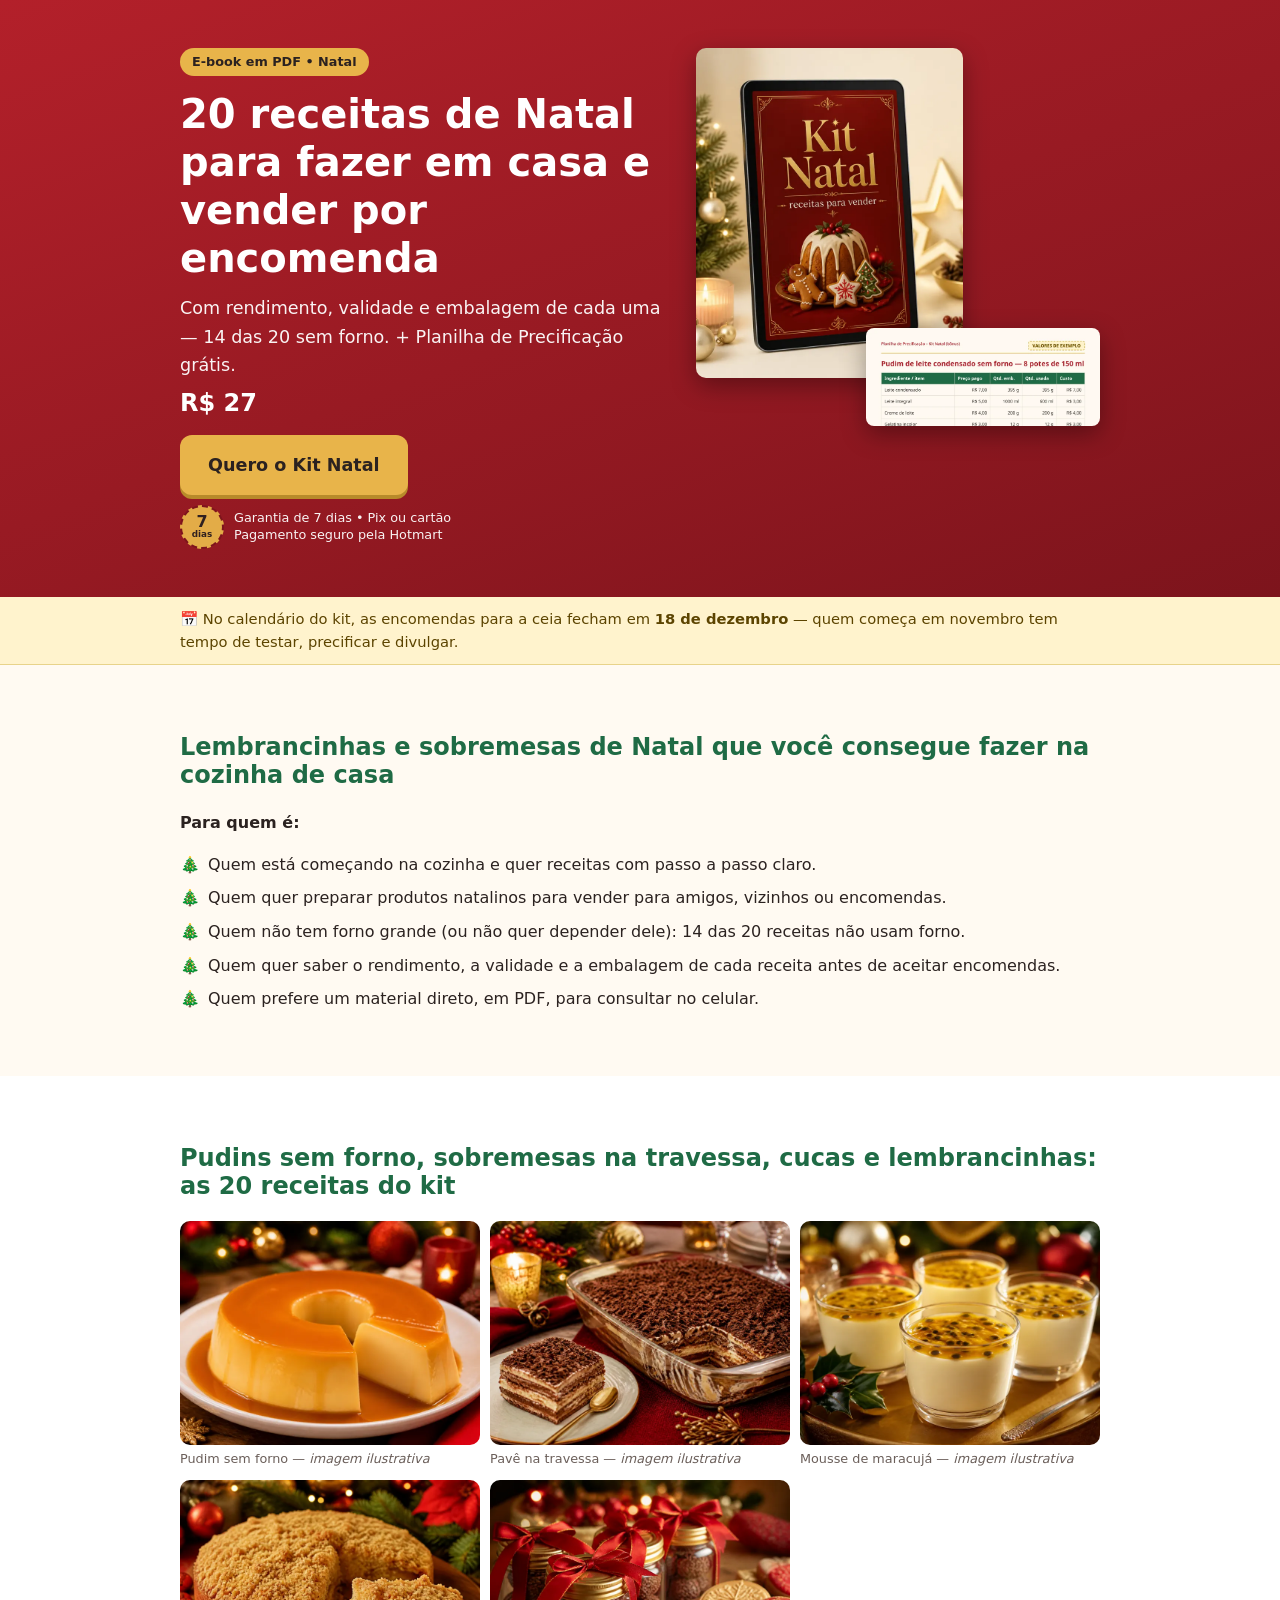
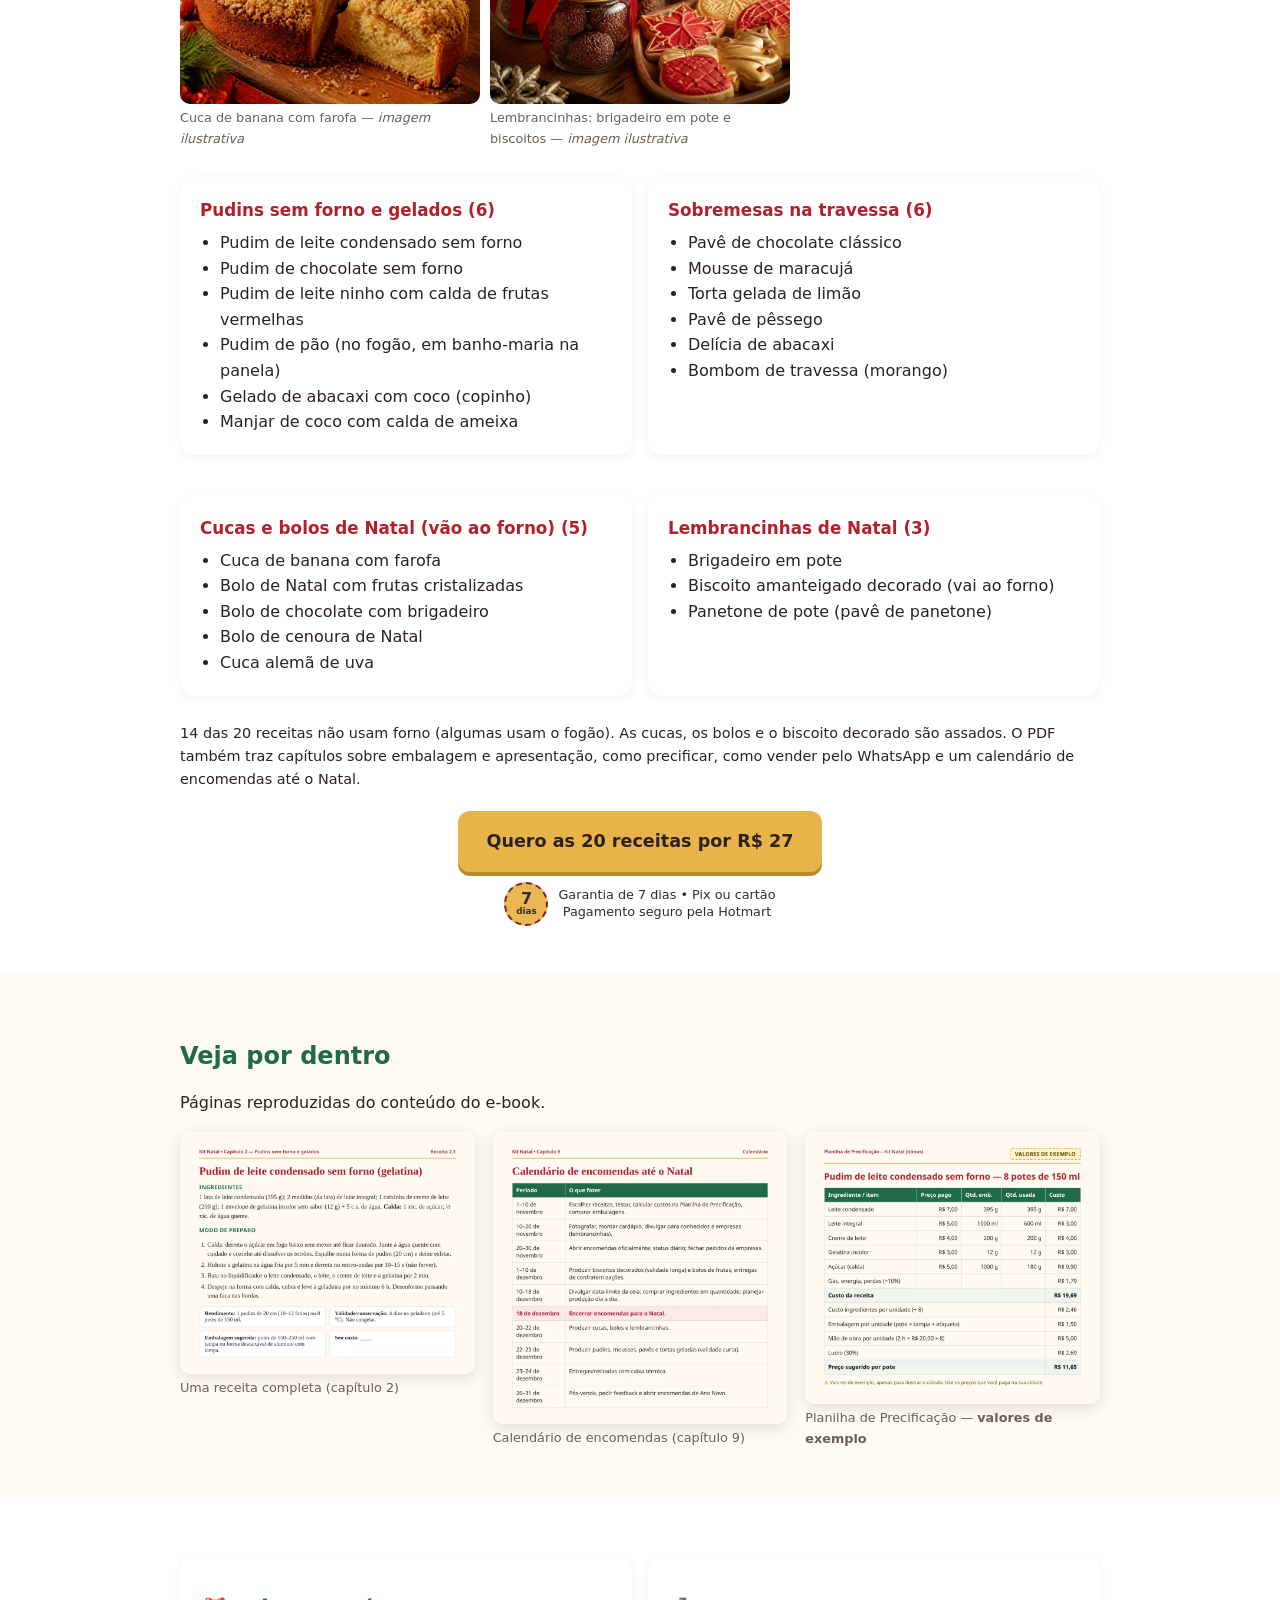
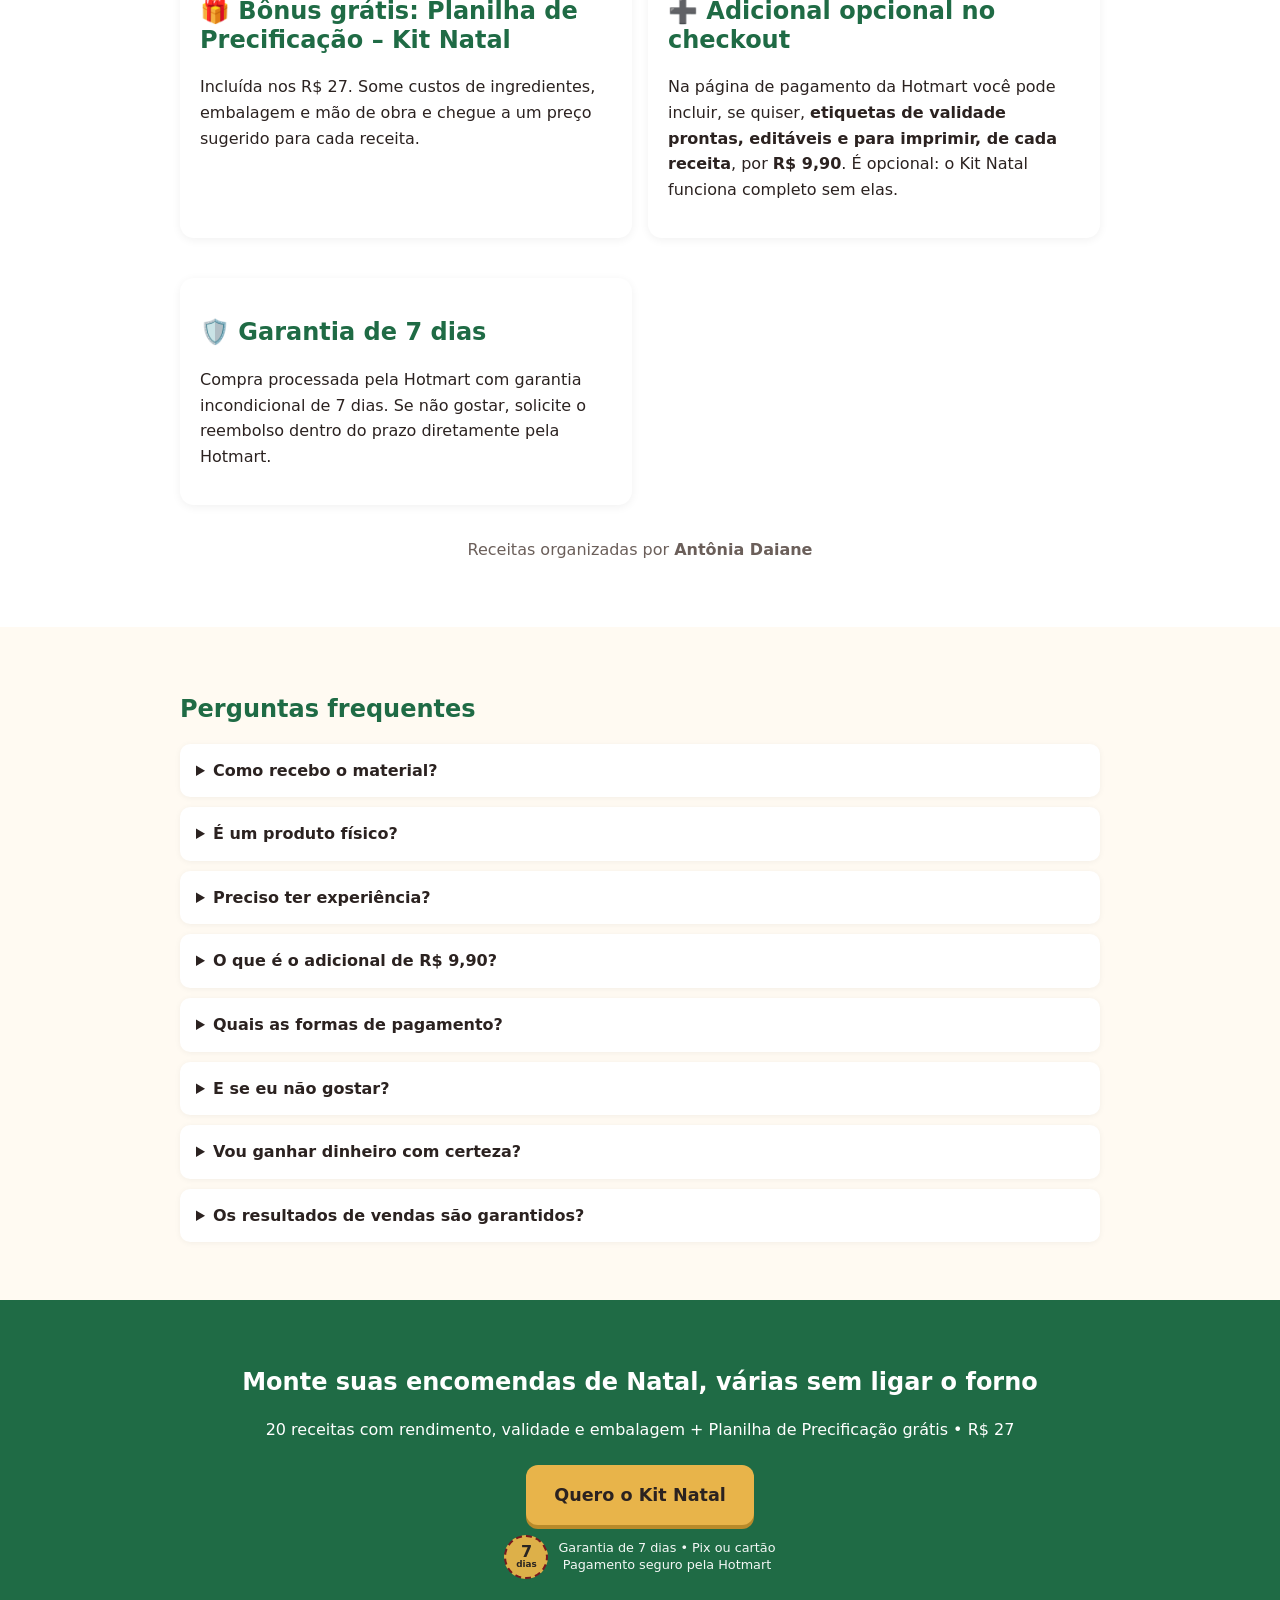
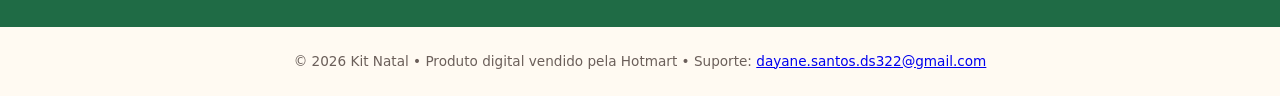
==== index.html @ 5bb68561 "Kit Natal v2: imagens, amostras, garantia, urgência 18/12" ====
<!doctype html><html lang="pt-BR"><head><meta charset="utf-8"><meta name="viewport" content="width=device-width,initial-scale=1">
<title>Kit Natal: 20 receitas de Natal para fazer em casa e vender por encomenda</title><meta name="description" content="Receitas de Natal para iniciantes, com rendimento, validade e embalagem de cada uma. Várias sem forno. E-book em PDF por R$ 27.">
<link rel="stylesheet" href="styles.css?v=2">
<!-- Meta Pixel Kit Natal -->
<script>
!function(f,b,e,v,n,t,s){if(f.fbq)return;n=f.fbq=function(){n.callMethod?n.callMethod.apply(n,arguments):n.queue.push(arguments)};if(!f._fbq)f._fbq=n;n.push=n;n.loaded=!0;n.version="2.0";n.queue=[];t=b.createElement(e);t.async=!0;t.src=v;s=b.getElementsByTagName(e)[0];s.parentNode.insertBefore(t,s)}(window,document,"script","https://connect.facebook.net/en_US/fbevents.js");
fbq("set","autoConfig",false,"990620340077173");
fbq("init","990620340077173");
fbq("track","PageView");
fbq("track","ViewContent",{content_name:"Kit Natal: receitas para vender"});
</script>
<noscript><img height="1" width="1" style="display:none" src="https://www.facebook.com/tr?id=990620340077173&ev=PageView&noscript=1"/></noscript>
<script>
// ===== ÚNICO LUGAR PARA TROCAR O LINK DE CHECKOUT =====
var HOTMART_CHECKOUT_URL = "https://pay.hotmart.com/L108181654E";
document.addEventListener("DOMContentLoaded",function(){
  document.querySelectorAll("a.cta").forEach(function(a){
    a.href = HOTMART_CHECKOUT_URL;
    a.addEventListener("click",function(){ if(window.fbq) fbq("track","InitiateCheckout"); });
  });
});
</script>
</head><body>
<header class="hero"><div class="wrap herogrid">
<div class="herotxt"><span class="tag">E-book em PDF • Natal</span>
<h1>20 receitas de Natal para fazer em casa e vender por encomenda</h1>
<p class="sub">Com rendimento, validade e embalagem de cada uma — 14 das 20 sem forno. + Planilha de Precificação grátis.</p>
<div class="price">R$ 27</div>
<div class="ctabox"><a class="btn cta" href="https://pay.hotmart.com/L108181654E">Quero o Kit Natal</a><div class="seal"><span class="sealbadge">7<small>dias</small></span><span>Garantia de 7 dias • Pix ou cartão<br>Pagamento seguro pela Hotmart</span></div></div></div>
<div class="heroimg"><img src="img/cover.webp" alt="Mockup do e-book Kit Natal: receitas para vender" width="720" height="892" class="cover"><img src="img/hero-planilha.webp" alt="Planilha de Precificação com valores de exemplo" class="sheet"></div>
</div></header>
<div class="urg"><div class="wrap">📅 No calendário do kit, as encomendas para a ceia fecham em <strong>18 de dezembro</strong> — quem começa em novembro tem tempo de testar, precificar e divulgar.</div></div>
<main>
<section><div class="wrap"><h2>Lembrancinhas e sobremesas de Natal que você consegue fazer na cozinha de casa</h2><p><strong>Para quem é:</strong></p>
<ul class="check"><li>Quem está começando na cozinha e quer receitas com passo a passo claro.</li><li>Quem quer preparar produtos natalinos para vender para amigos, vizinhos ou encomendas.</li><li>Quem não tem forno grande (ou não quer depender dele): 14 das 20 receitas não usam forno.</li><li>Quem quer saber o rendimento, a validade e a embalagem de cada receita antes de aceitar encomendas.</li><li>Quem prefere um material direto, em PDF, para consultar no celular.</li></ul></div></section>
<section class="alt"><div class="wrap"><h2>Pudins sem forno, sobremesas na travessa, cucas e lembrancinhas: as 20 receitas do kit</h2>
<div class="gallery"><figure><img src="img/pudim.webp" alt="Pudim sem forno (imagem ilustrativa)" loading="lazy" width="800" height="598"><figcaption>Pudim sem forno — <em>imagem ilustrativa</em></figcaption></figure><figure><img src="img/pave.webp" alt="Pavê na travessa (imagem ilustrativa)" loading="lazy" width="800" height="598"><figcaption>Pavê na travessa — <em>imagem ilustrativa</em></figcaption></figure><figure><img src="img/mousse.webp" alt="Mousse de maracujá (imagem ilustrativa)" loading="lazy" width="800" height="598"><figcaption>Mousse de maracujá — <em>imagem ilustrativa</em></figcaption></figure><figure><img src="img/cuca.webp" alt="Cuca de banana com farofa (imagem ilustrativa)" loading="lazy" width="800" height="598"><figcaption>Cuca de banana com farofa — <em>imagem ilustrativa</em></figcaption></figure><figure><img src="img/lembrancinhas.webp" alt="Lembrancinhas: brigadeiro em pote e biscoitos (imagem ilustrativa)" loading="lazy" width="800" height="598"><figcaption>Lembrancinhas: brigadeiro em pote e biscoitos — <em>imagem ilustrativa</em></figcaption></figure></div>
<div class="grid"><div class="card"><h3>Pudins sem forno e gelados (6)</h3><ul><li>Pudim de leite condensado sem forno</li><li>Pudim de chocolate sem forno</li><li>Pudim de leite ninho com calda de frutas vermelhas</li><li>Pudim de pão (no fogão, em banho-maria na panela)</li><li>Gelado de abacaxi com coco (copinho)</li><li>Manjar de coco com calda de ameixa</li></ul></div><div class="card"><h3>Sobremesas na travessa (6)</h3><ul><li>Pavê de chocolate clássico</li><li>Mousse de maracujá</li><li>Torta gelada de limão</li><li>Pavê de pêssego</li><li>Delícia de abacaxi</li><li>Bombom de travessa (morango)</li></ul></div><div class="card"><h3>Cucas e bolos de Natal (vão ao forno) (5)</h3><ul><li>Cuca de banana com farofa</li><li>Bolo de Natal com frutas cristalizadas</li><li>Bolo de chocolate com brigadeiro</li><li>Bolo de cenoura de Natal</li><li>Cuca alemã de uva</li></ul></div><div class="card"><h3>Lembrancinhas de Natal (3)</h3><ul><li>Brigadeiro em pote</li><li>Biscoito amanteigado decorado (vai ao forno)</li><li>Panetone de pote (pavê de panetone)</li></ul></div></div>

<p style="font-size:.9rem">14 das 20 receitas não usam forno (algumas usam o fogão). As cucas, os bolos e o biscoito decorado são assados. O PDF também traz capítulos sobre embalagem e apresentação, como precificar, como vender pelo WhatsApp e um calendário de encomendas até o Natal.</p>
<div class="center"><div class="ctabox"><a class="btn cta" href="https://pay.hotmart.com/L108181654E">Quero as 20 receitas por R$ 27</a><div class="seal"><span class="sealbadge">7<small>dias</small></span><span>Garantia de 7 dias • Pix ou cartão<br>Pagamento seguro pela Hotmart</span></div></div></div></div></section>
<section><div class="wrap"><h2>Veja por dentro</h2><p>Páginas reproduzidas do conteúdo do e-book.</p>
<div class="samples"><figure><img src="img/amostra-receita.webp" alt="Página de receita: pudim de leite condensado sem forno" loading="lazy"><figcaption>Uma receita completa (capítulo 2)</figcaption></figure>
<figure><img src="img/amostra-calendario.webp" alt="Calendário de encomendas até o Natal" loading="lazy"><figcaption>Calendário de encomendas (capítulo 9)</figcaption></figure>
<figure><img src="img/amostra-planilha.webp" alt="Planilha de Precificação preenchida com valores de exemplo" loading="lazy"><figcaption>Planilha de Precificação — <strong>valores de exemplo</strong></figcaption></figure></div></div></section>
<section class="alt"><div class="wrap"><div class="grid">
<div class="card"><h2>🎁 Bônus grátis: Planilha de Precificação – Kit Natal</h2><p>Incluída nos R$ 27. Some custos de ingredientes, embalagem e mão de obra e chegue a um preço sugerido para cada receita.</p></div>
<div class="card"><h2>➕ Adicional opcional no checkout</h2><p>Na página de pagamento da Hotmart você pode incluir, se quiser, <strong>etiquetas de validade prontas, editáveis e para imprimir, de cada receita</strong>, por <strong>R$ 9,90</strong>. É opcional: o Kit Natal funciona completo sem elas.</p></div>
<div class="card"><h2>🛡️ Garantia de 7 dias</h2><p>Compra processada pela Hotmart com garantia incondicional de 7 dias. Se não gostar, solicite o reembolso dentro do prazo diretamente pela Hotmart.</p></div>
</div><p class="author">Receitas organizadas por <strong>Antônia Daiane</strong></p></div></section>
<section><div class="wrap"><h2>Perguntas frequentes</h2>
<details><summary>Como recebo o material?</summary><p>Após a confirmação do pagamento, a Hotmart envia o acesso para o seu e-mail.</p></details>
<details><summary>É um produto físico?</summary><p>Não. É um e-book em PDF, para ler no celular, tablet ou computador, ou imprimir.</p></details>
<details><summary>Preciso ter experiência?</summary><p>Não. As receitas foram selecionadas pensando em iniciantes.</p></details>
<details><summary>O que é o adicional de R$ 9,90?</summary><p>São etiquetas de validade prontas, editáveis e para imprimir, de cada receita. Elas aparecem como opção no checkout e só são cobradas se você marcar.</p></details>
<details><summary>Quais as formas de pagamento?</summary><p>As opções disponíveis no checkout da Hotmart (como cartão, Pix e boleto, conforme disponibilidade).</p></details>
<details><summary>E se eu não gostar?</summary><p>Você tem 7 dias de garantia para pedir reembolso pela Hotmart.</p></details>
<details><summary>Vou ganhar dinheiro com certeza?</summary><p>Não prometemos ganhos. O kit traz receitas e uma ferramenta de precificação; os resultados dependem de você e do seu mercado.</p></details>
<details><summary>Os resultados de vendas são garantidos?</summary><p>Não. Este material é educativo. Resultados de vendas dependem de muitos fatores e não são garantidos.</p></details>
</div></section>
<section class="final"><div class="wrap"><h2>Monte suas encomendas de Natal, várias sem ligar o forno</h2>
<p>20 receitas com rendimento, validade e embalagem + Planilha de Precificação grátis • R$ 27</p><div class="ctabox"><a class="btn cta" href="https://pay.hotmart.com/L108181654E">Quero o Kit Natal</a><div class="seal"><span class="sealbadge">7<small>dias</small></span><span>Garantia de 7 dias • Pix ou cartão<br>Pagamento seguro pela Hotmart</span></div></div></div></section>
</main><footer>© 2026 Kit Natal • Produto digital vendido pela Hotmart • Suporte: <a href="mailto:dayane.santos.ds322@gmail.com">dayane.santos.ds322@gmail.com</a></footer></body></html>
---- styles.css ----
:root{--red:#b3202a;--green:#1f6b45;--gold:#e8b44a;--cream:#fffaf2;--ink:#2b2220}
*{box-sizing:border-box}body{margin:0;font-family:system-ui,-apple-system,"Segoe UI",Roboto,sans-serif;color:var(--ink);background:var(--cream);line-height:1.6}
.wrap{max-width:960px;margin:0 auto;padding:0 20px}section{padding:48px 0}
h1,h2{line-height:1.2}h1{font-size:2rem;margin:.3em 0}h2{font-size:1.5rem;color:var(--green)}
.hero{background:linear-gradient(160deg,var(--red),#7d141c);color:#fff;text-align:center;padding:56px 0}
.hero p{font-size:1.1rem;opacity:.95}.tag{display:inline-block;background:var(--gold);color:var(--ink);border-radius:999px;padding:4px 12px;font-size:.8rem;font-weight:700}
.prov{display:inline-block;background:#fff3cd;color:#7a5a00;border:1px dashed #c9a227;border-radius:6px;padding:2px 8px;font-size:.75rem;font-weight:600;margin:4px 0}
.btn{display:inline-block;background:var(--gold);color:var(--ink);font-weight:800;text-decoration:none;padding:16px 28px;border-radius:12px;font-size:1.1rem;box-shadow:0 4px 0 #b88a2a;margin-top:12px}
.btn:active{transform:translateY(2px);box-shadow:0 2px 0 #b88a2a}.price{font-size:1.6rem;font-weight:800;margin-top:16px}
.card{background:#fff;border-radius:14px;padding:20px;box-shadow:0 2px 10px rgba(0,0,0,.06);margin:12px 0}
ul.check{list-style:none;padding:0}ul.check li{padding-left:28px;position:relative;margin:8px 0}ul.check li:before{content:"🎄";position:absolute;left:0}
ol.recipes{columns:1;padding-left:22px}.alt{background:#fff}
details{background:#fff;border-radius:10px;padding:14px 16px;margin:10px 0;box-shadow:0 1px 6px rgba(0,0,0,.05)}summary{font-weight:700;cursor:pointer}
.final{background:var(--green);color:#fff;text-align:center}.final h2{color:#fff}footer{text-align:center;font-size:.85rem;padding:24px;color:#6b5f5a}
@media(min-width:720px){h1{font-size:2.8rem}ol.recipes{columns:2}.grid{display:grid;grid-template-columns:1fr 1fr;gap:16px}}
.card h3{margin:0 0 6px;color:var(--red);font-size:1.05rem}.card ul{margin:0;padding-left:20px}
/* v2 */
.hero{padding:20px 0 24px}.herogrid{display:grid;grid-template-columns:1fr 130px;gap:12px;align-items:center;text-align:left}
.hero h1{font-size:1.35rem;margin:.3em 0}.hero .sub{font-size:.95rem;margin:.3em 0}.hero .price{margin-top:4px;font-size:1.5rem}
.heroimg{position:relative}.heroimg .cover{width:100%;height:auto;border-radius:10px;box-shadow:0 8px 24px rgba(0,0,0,.35)}
.heroimg .sheet{display:none}
.herotxt{grid-column:1/-1;grid-row:1}.herotxt .tag{margin-bottom:2px}
.herogrid>.heroimg{grid-column:2;grid-row:1;align-self:start;margin-top:30px}
.hero h1{margin-right:140px}.hero .sub{margin-right:140px}
.ctabox{margin-top:6px}.ctabox .btn{margin-top:6px}
.seal{display:flex;gap:10px;align-items:center;justify-content:inherit;font-size:.8rem;line-height:1.3;margin-top:10px;opacity:.95}
.sealbadge{flex:none;width:44px;height:44px;border-radius:50%;background:var(--gold);color:var(--ink);border:2px dashed #7d141c;display:flex;flex-direction:column;align-items:center;justify-content:center;font-weight:900;font-size:1rem;line-height:1}
.sealbadge small{font-size:.55rem;font-weight:700}
.urg{background:#fff3cd;color:#5c4400;font-size:.92rem;padding:10px 0;border-bottom:1px solid #e8d38a}
.gallery{display:grid;grid-template-columns:1fr 1fr;gap:10px;margin:16px 0}
figure{margin:0}figure img{width:100%;height:auto;border-radius:10px;display:block}figcaption{font-size:.8rem;color:#6b5f5a;margin-top:4px}
.samples{display:grid;gap:18px}.samples img{box-shadow:0 4px 16px rgba(0,0,0,.12)}
.center{text-align:center}.center .seal,.final .seal{justify-content:center}
.author{text-align:center;color:#6b5f5a;margin-top:20px}
@media(min-width:720px){
.hero{padding:48px 0}.herogrid{grid-template-columns:1.2fr 1fr;gap:32px}
.hero h1{font-size:2.5rem;margin-right:0}.hero .sub{font-size:1.1rem;margin-right:0}
.herotxt{grid-column:1}.herogrid>.heroimg{grid-column:2;margin-top:0}
.heroimg .cover{width:72%}.heroimg .sheet{display:block;position:absolute;right:0;bottom:-10px;width:62%;border-radius:8px;box-shadow:0 8px 24px rgba(0,0,0,.35)}
.gallery{grid-template-columns:repeat(3,1fr)}.samples{grid-template-columns:repeat(3,1fr);align-items:start}}
@media(min-width:720px){.heroimg{padding-bottom:40px}.heroimg .cover{width:66%}.heroimg .sheet{width:58%;bottom:0;top:auto}}
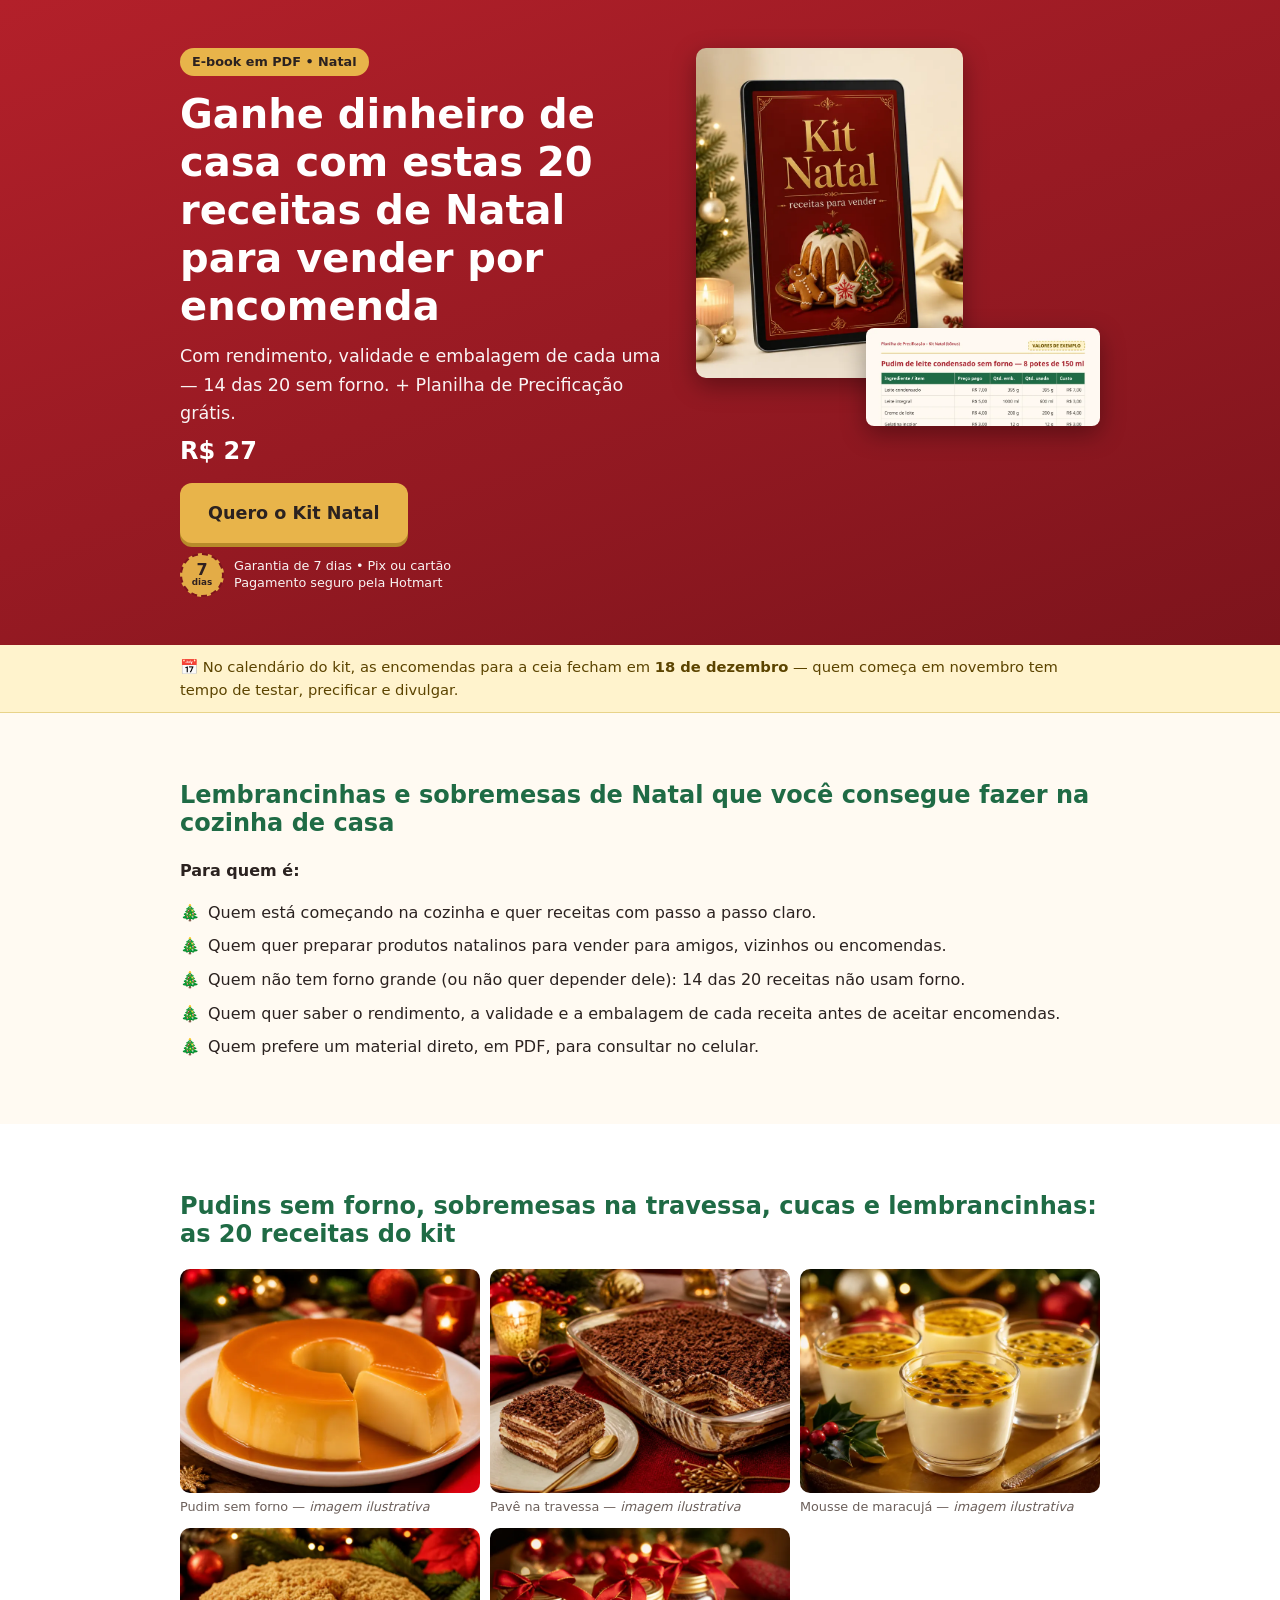
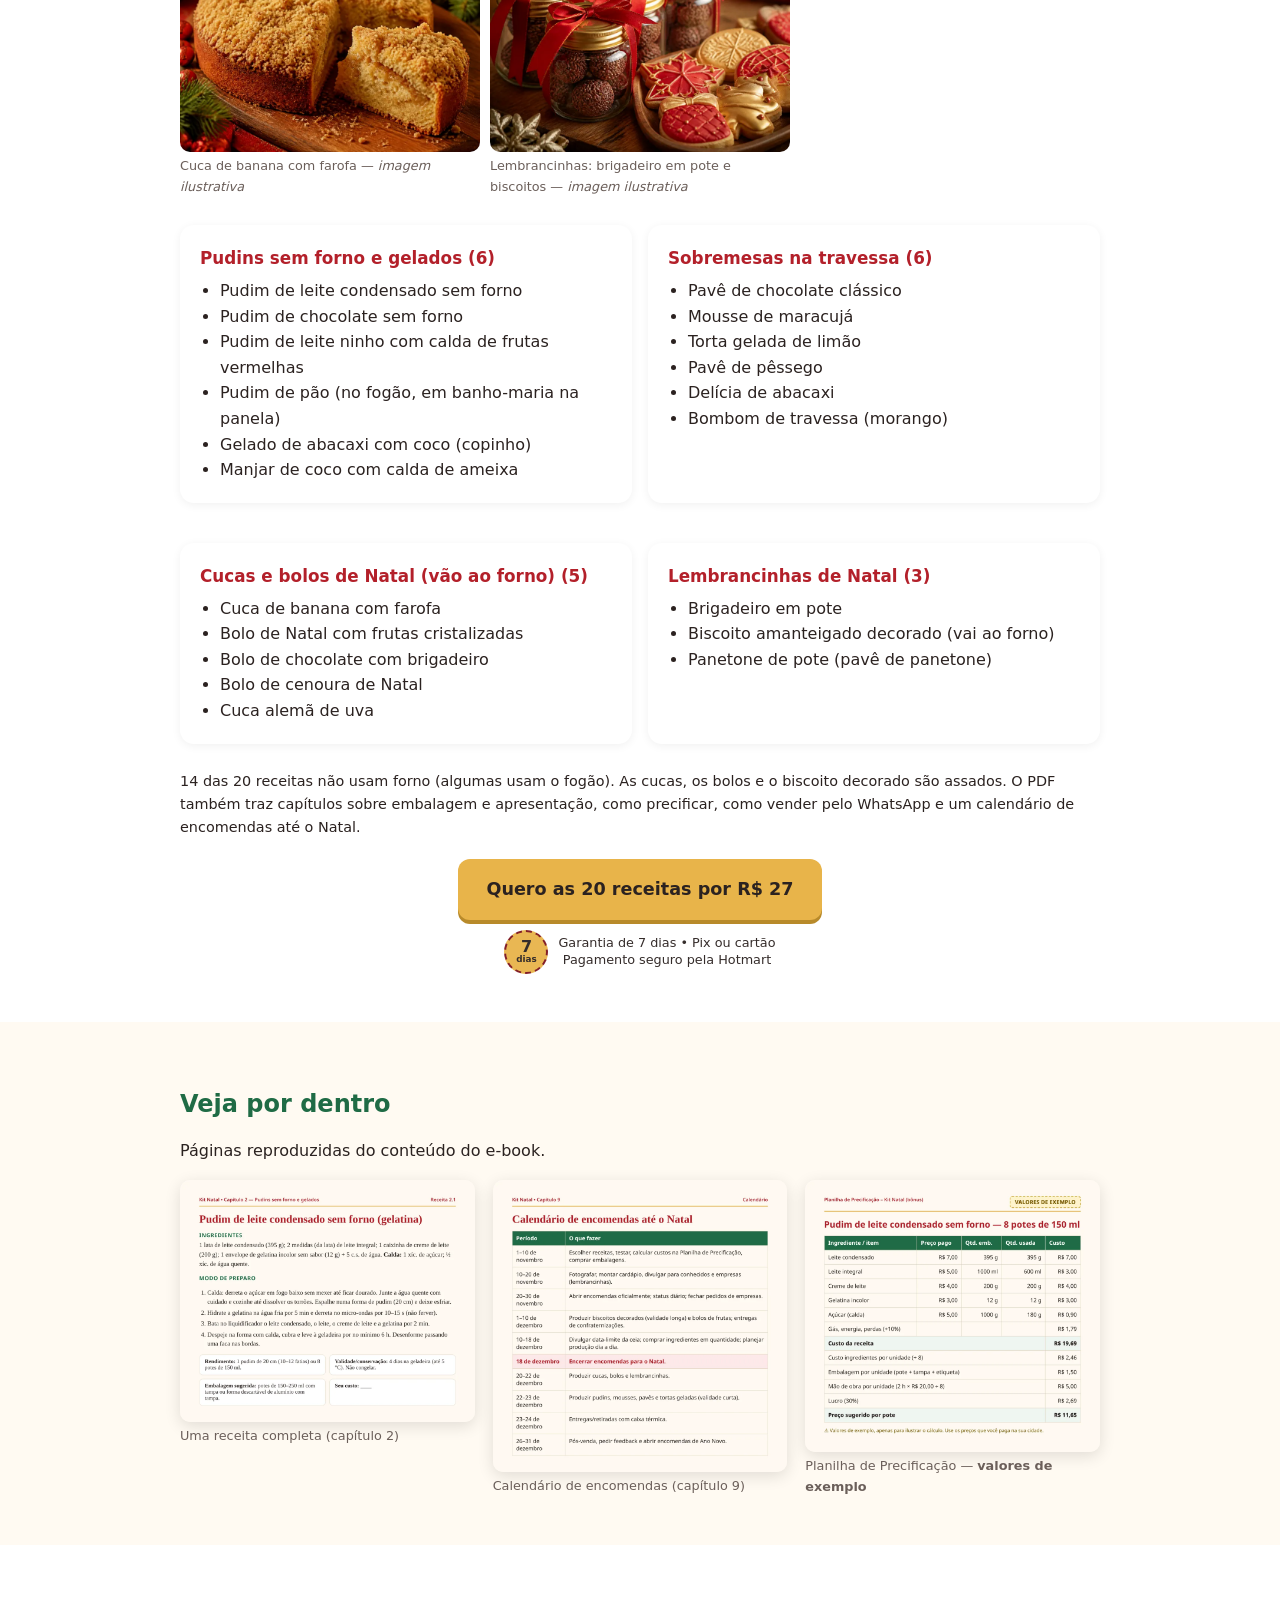
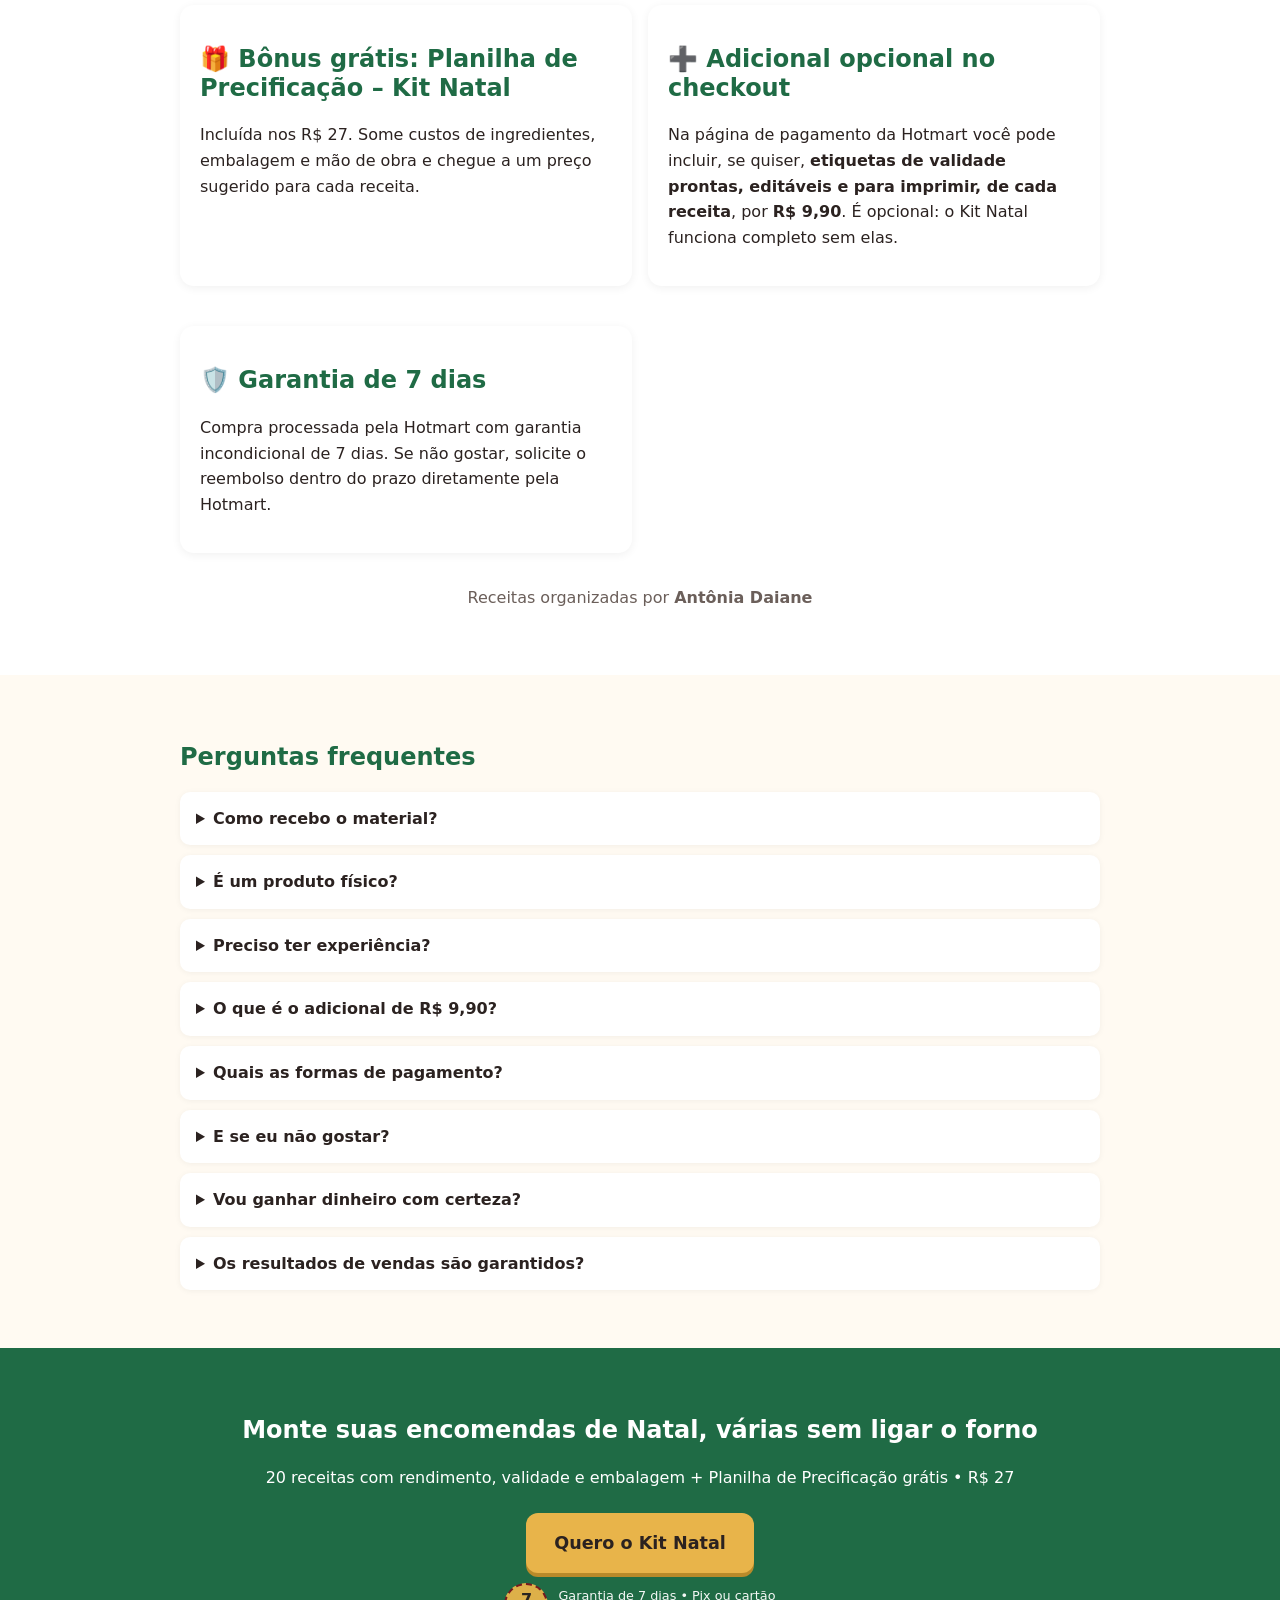
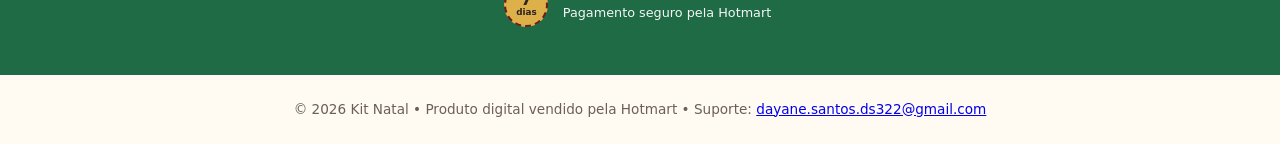
==== commit 8588e228: "Novo título: Ganhe dinheiro de casa" ====
--- a/index.html
+++ b/index.html
@@ -23,7 +23,7 @@
 </head><body>
 <header class="hero"><div class="wrap herogrid">
 <div class="herotxt"><span class="tag">E-book em PDF • Natal</span>
-<h1>20 receitas de Natal para fazer em casa e vender por encomenda</h1>
+<h1>Ganhe dinheiro de casa com estas 20 receitas de Natal para vender por encomenda</h1>
 <p class="sub">Com rendimento, validade e embalagem de cada uma — 14 das 20 sem forno. + Planilha de Precificação grátis.</p>
 <div class="price">R$ 27</div>
 <div class="ctabox"><a class="btn cta" href="https://pay.hotmart.com/L108181654E">Quero o Kit Natal</a><div class="seal"><span class="sealbadge">7<small>dias</small></span><span>Garantia de 7 dias • Pix ou cartão<br>Pagamento seguro pela Hotmart</span></div></div></div>
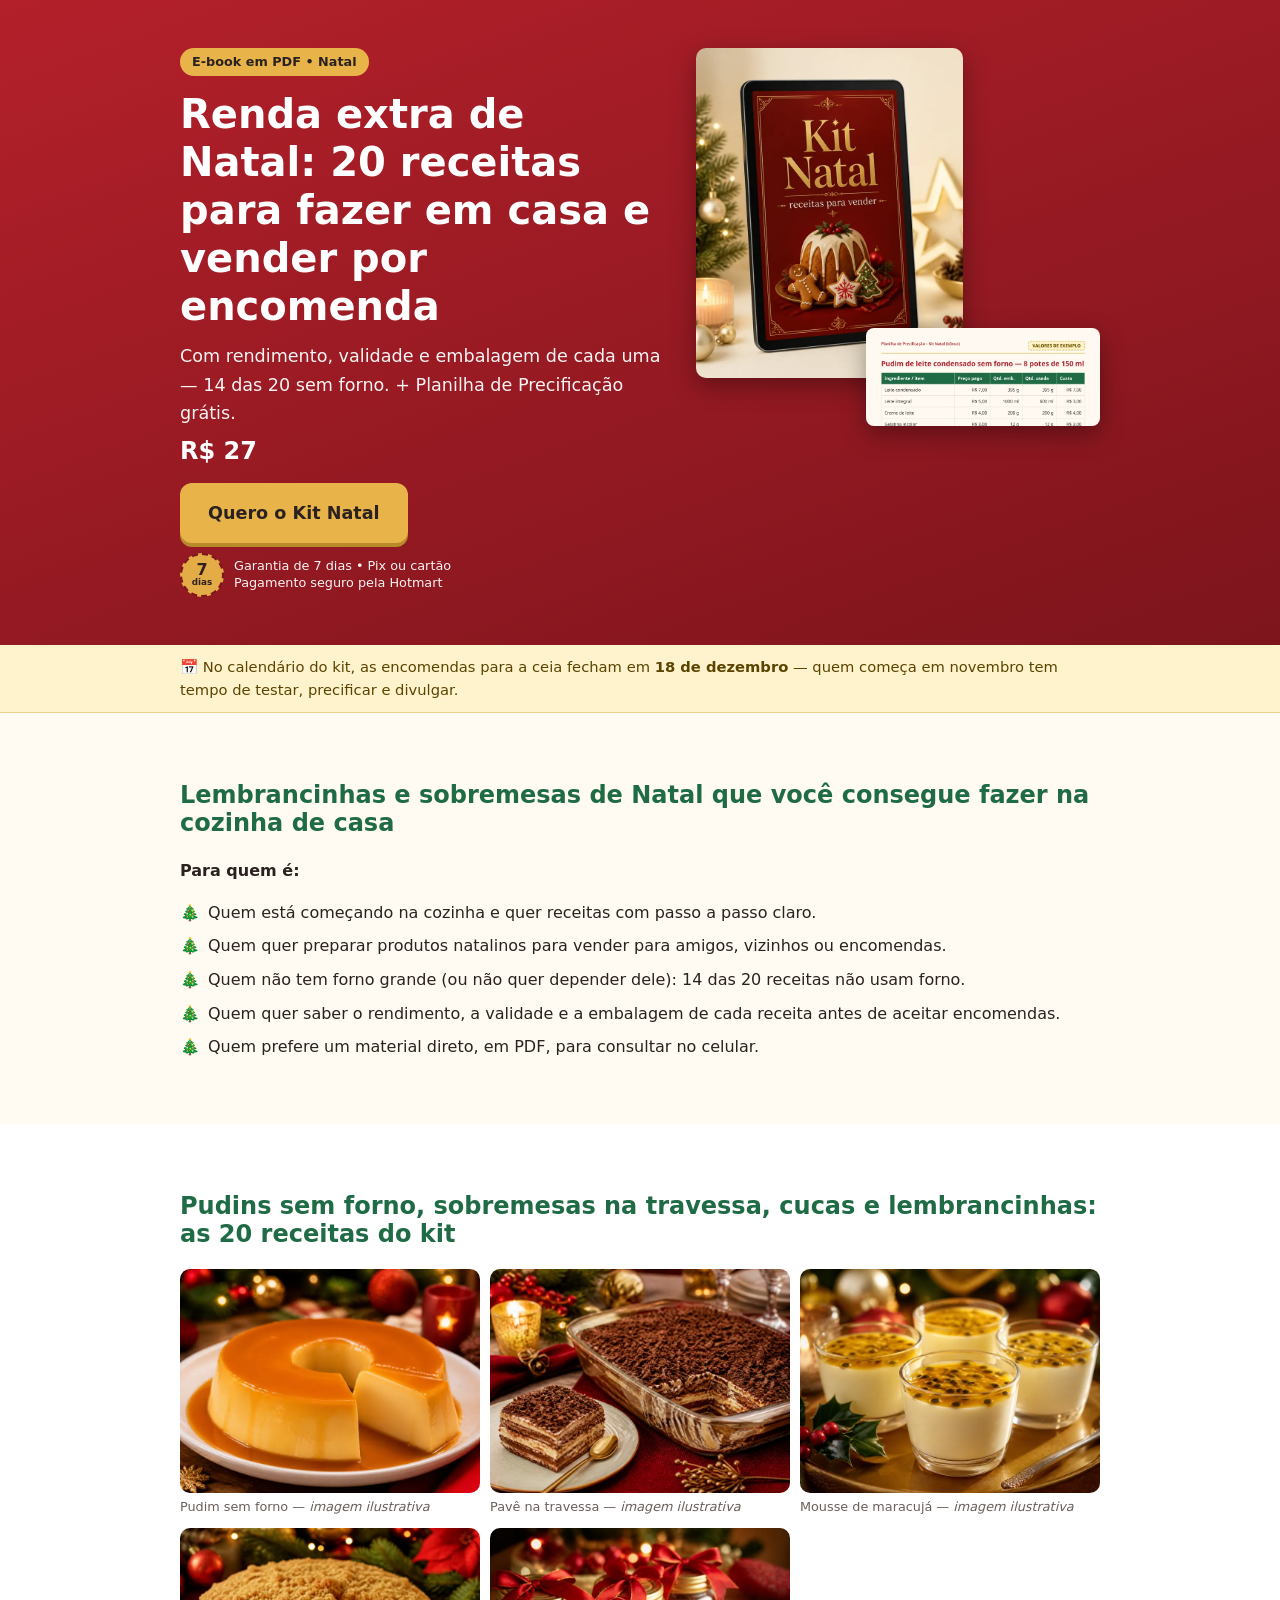
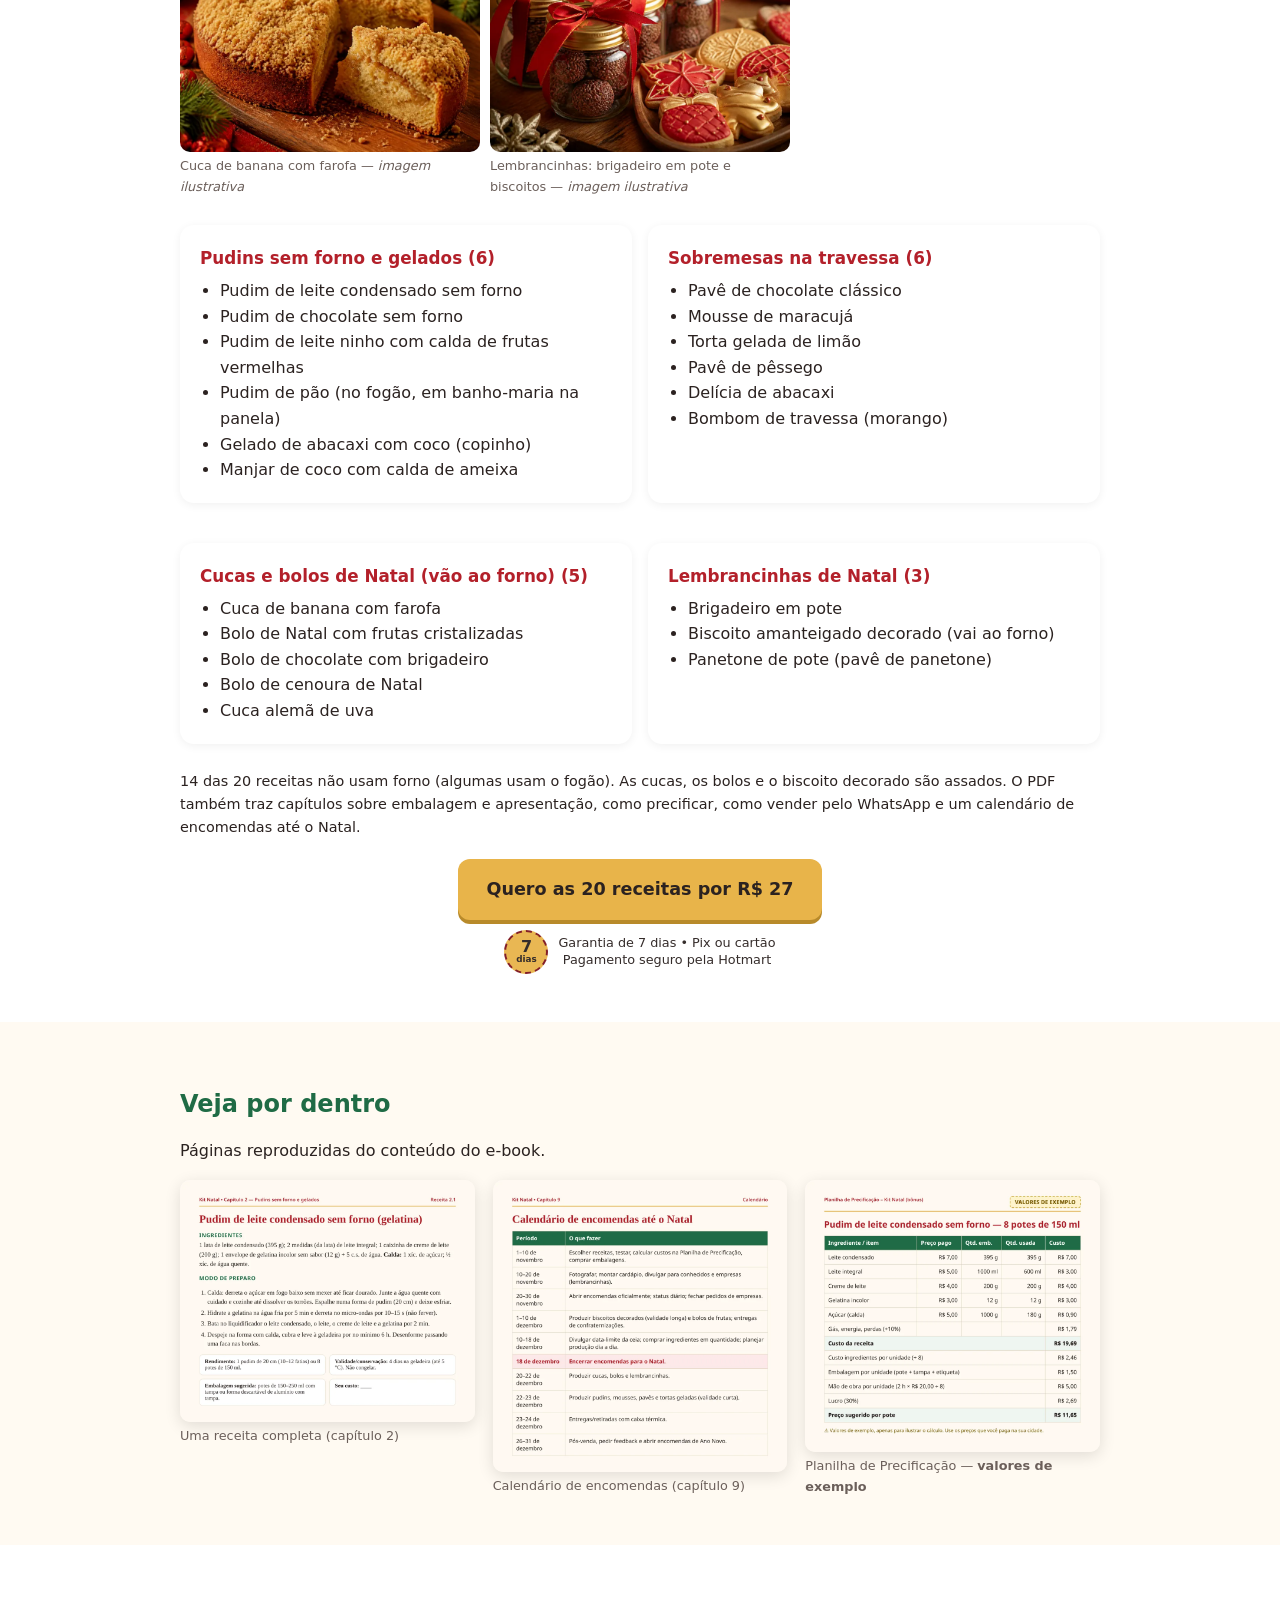
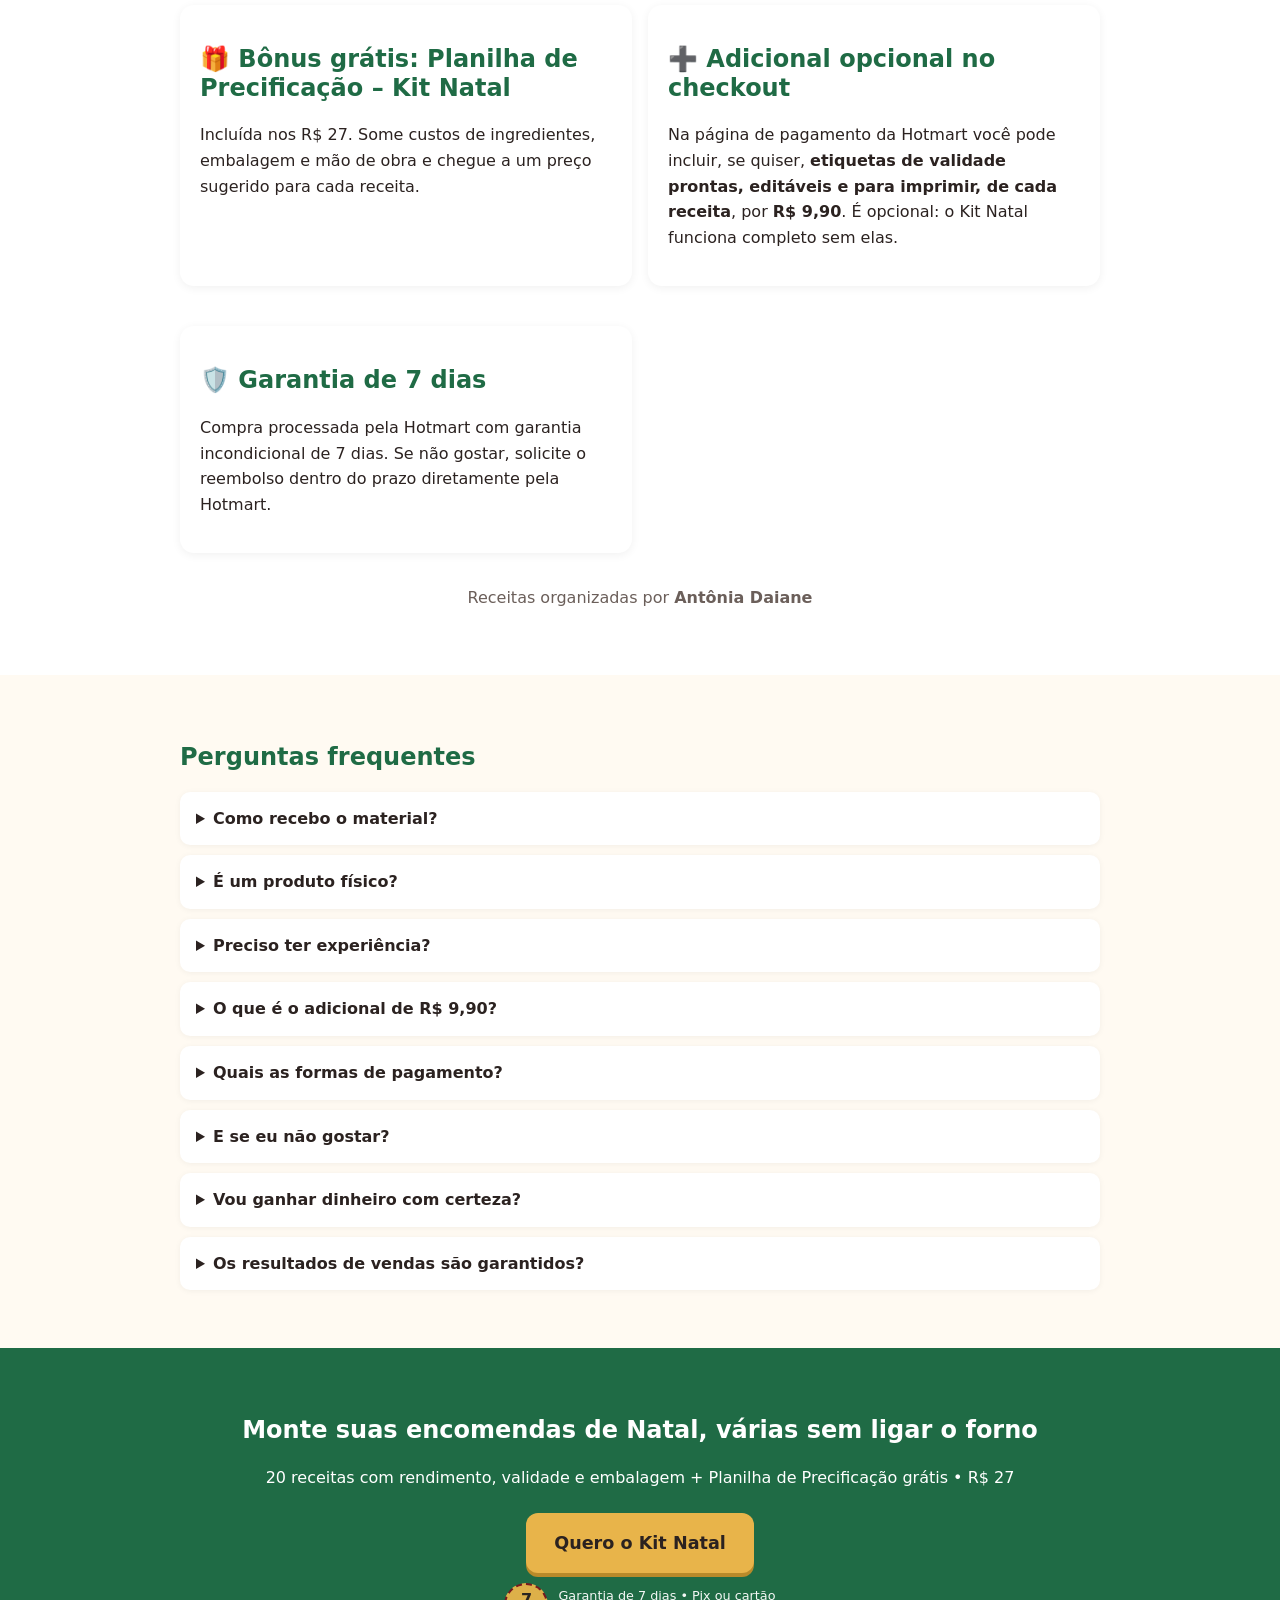
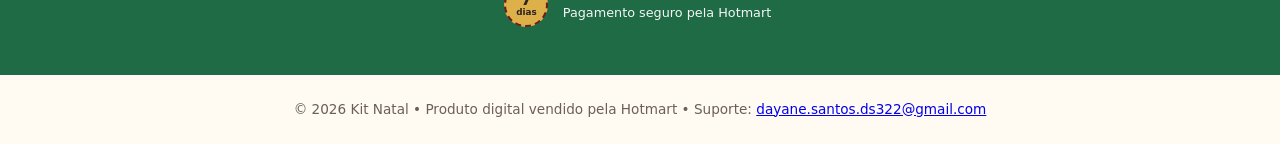
==== commit d374f904: "Título: Renda extra de Natal" ====
--- a/index.html
+++ b/index.html
@@ -23,7 +23,7 @@
 </head><body>
 <header class="hero"><div class="wrap herogrid">
 <div class="herotxt"><span class="tag">E-book em PDF • Natal</span>
-<h1>Ganhe dinheiro de casa com estas 20 receitas de Natal para vender por encomenda</h1>
+<h1>Renda extra de Natal: 20 receitas para fazer em casa e vender por encomenda</h1>
 <p class="sub">Com rendimento, validade e embalagem de cada uma — 14 das 20 sem forno. + Planilha de Precificação grátis.</p>
 <div class="price">R$ 27</div>
 <div class="ctabox"><a class="btn cta" href="https://pay.hotmart.com/L108181654E">Quero o Kit Natal</a><div class="seal"><span class="sealbadge">7<small>dias</small></span><span>Garantia de 7 dias • Pix ou cartão<br>Pagamento seguro pela Hotmart</span></div></div></div>
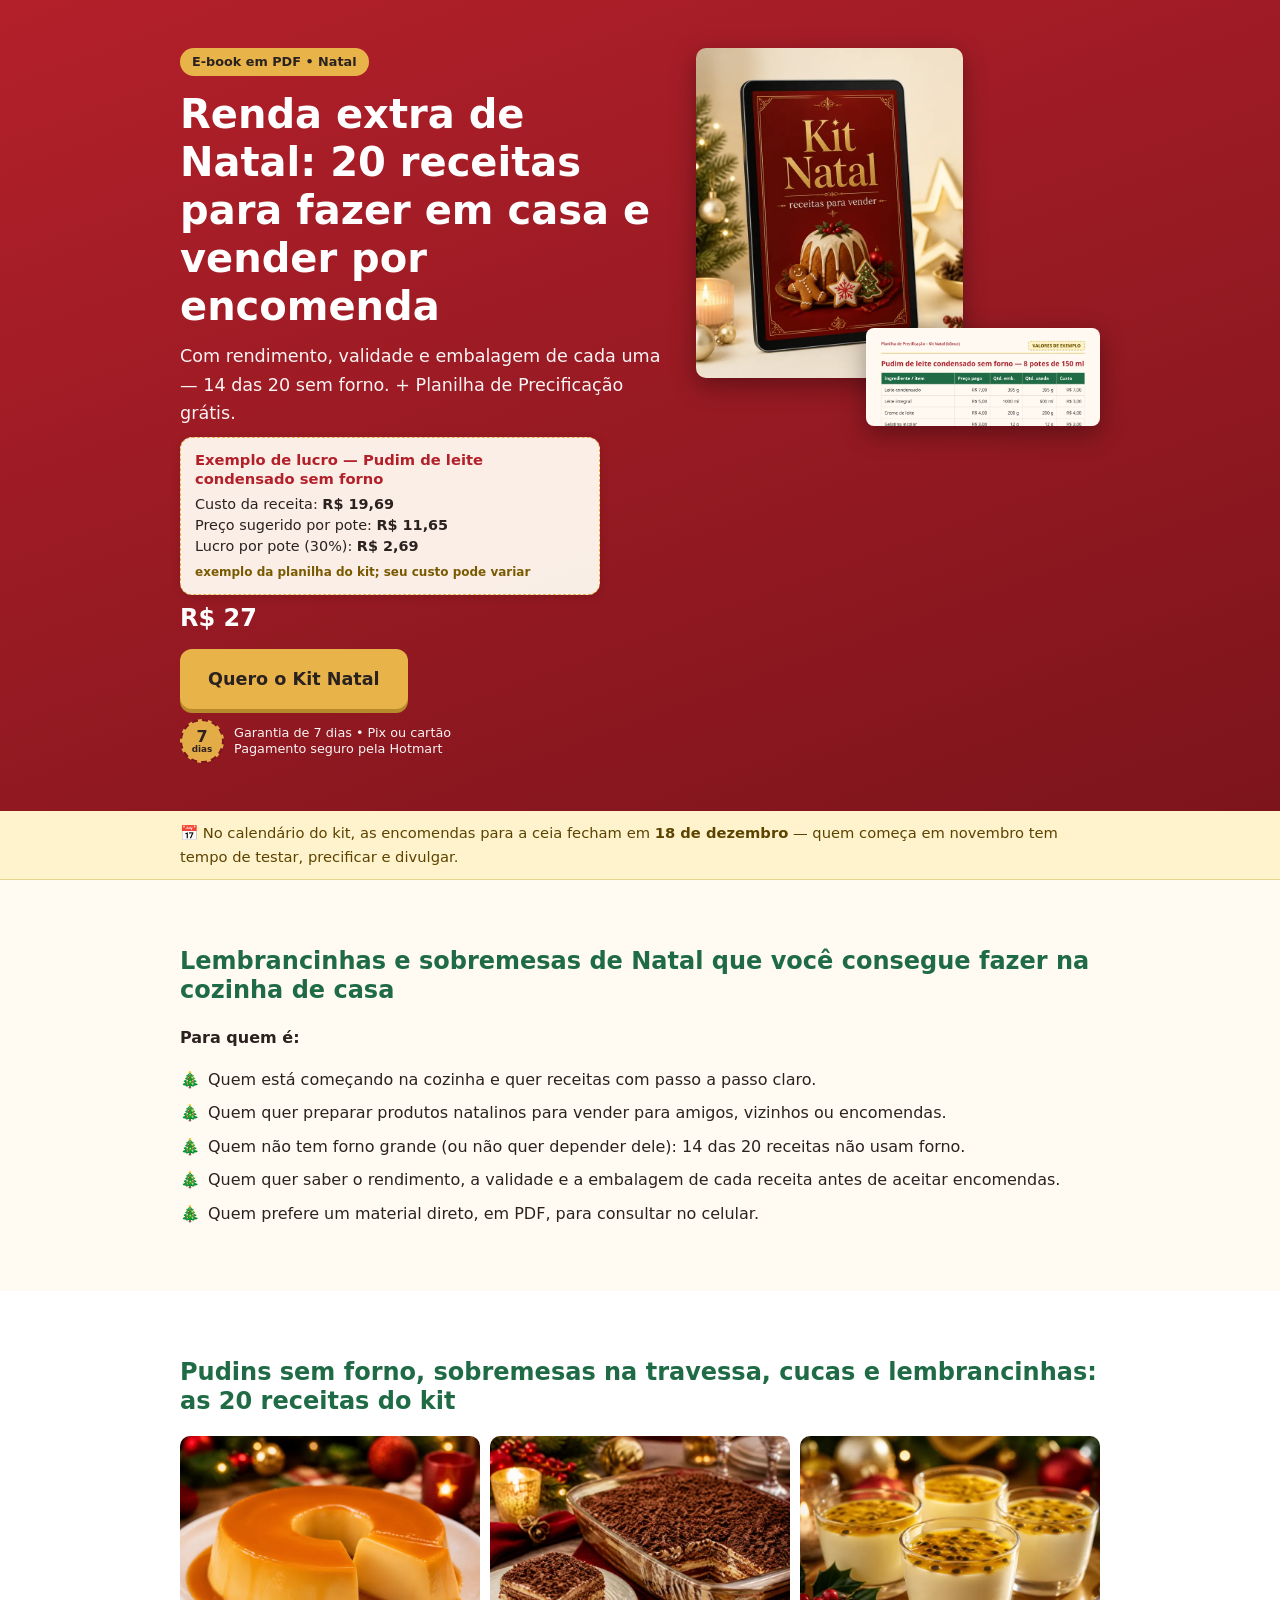
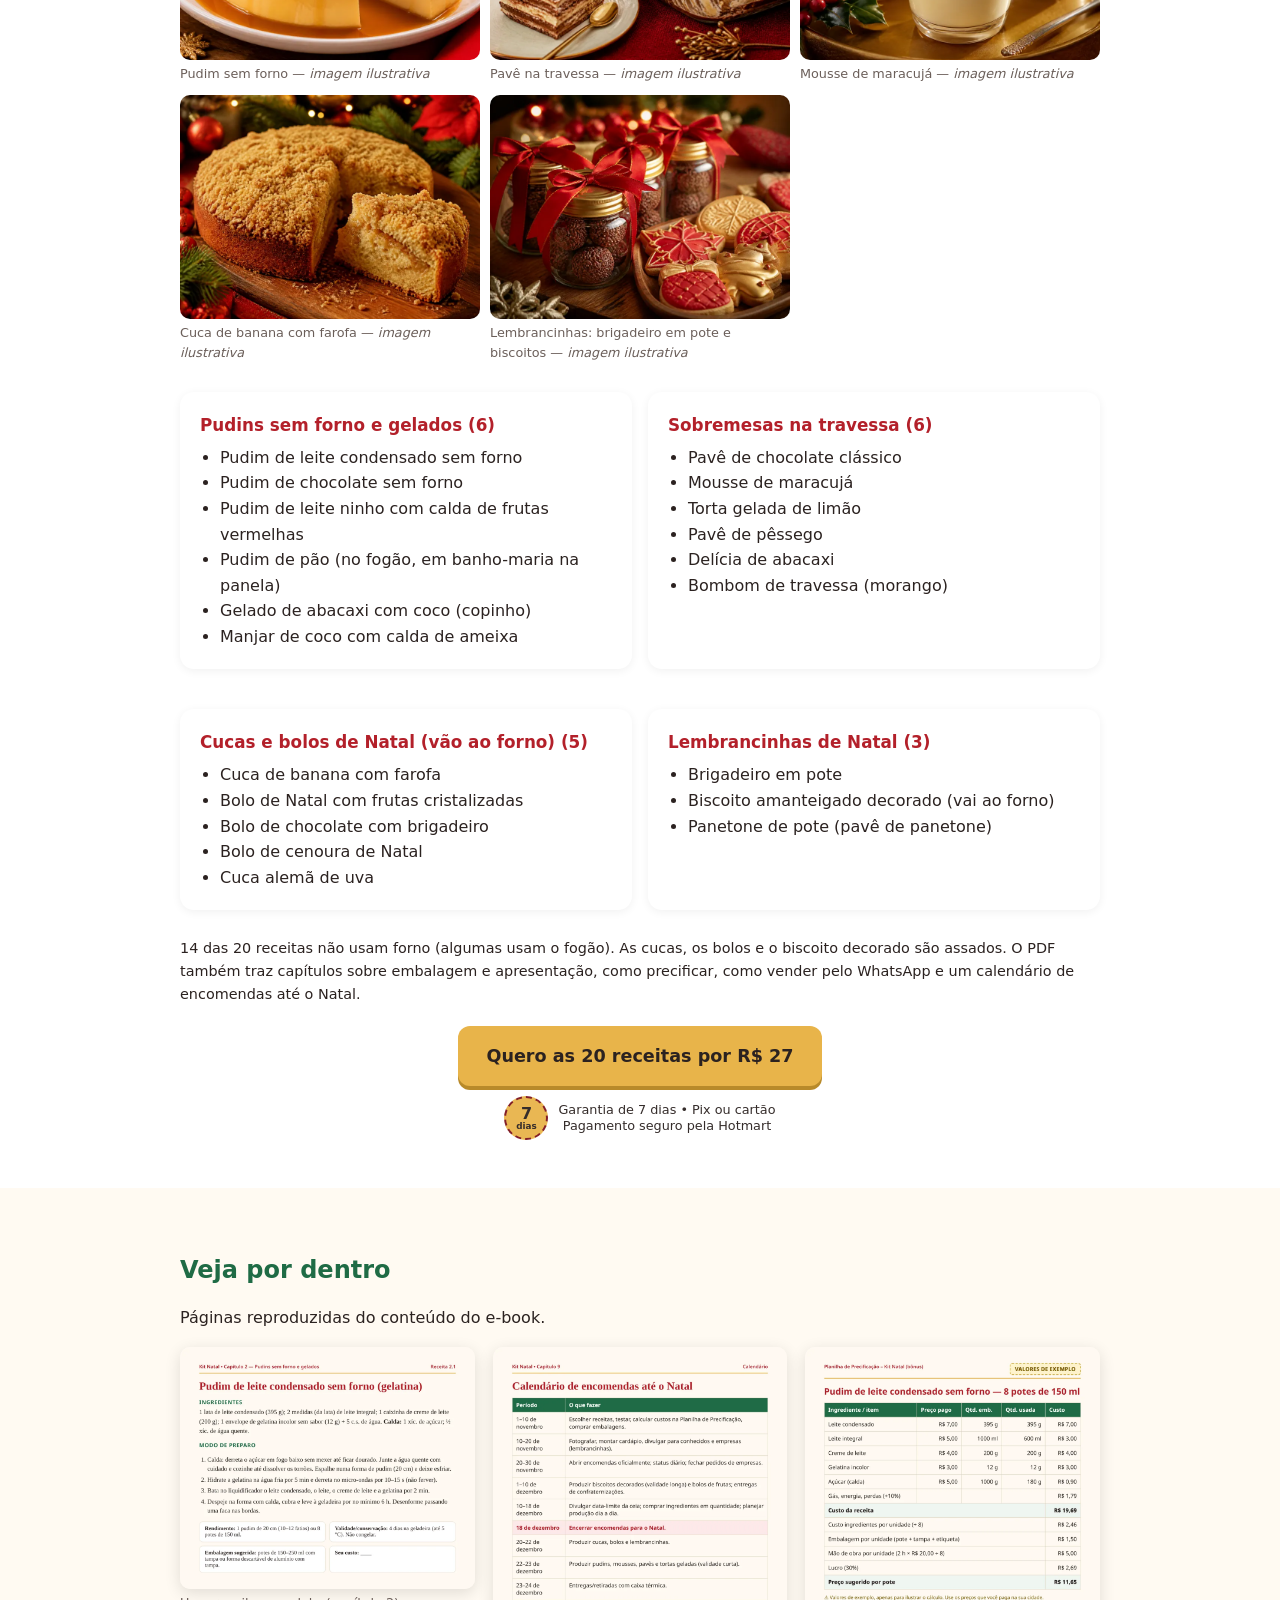
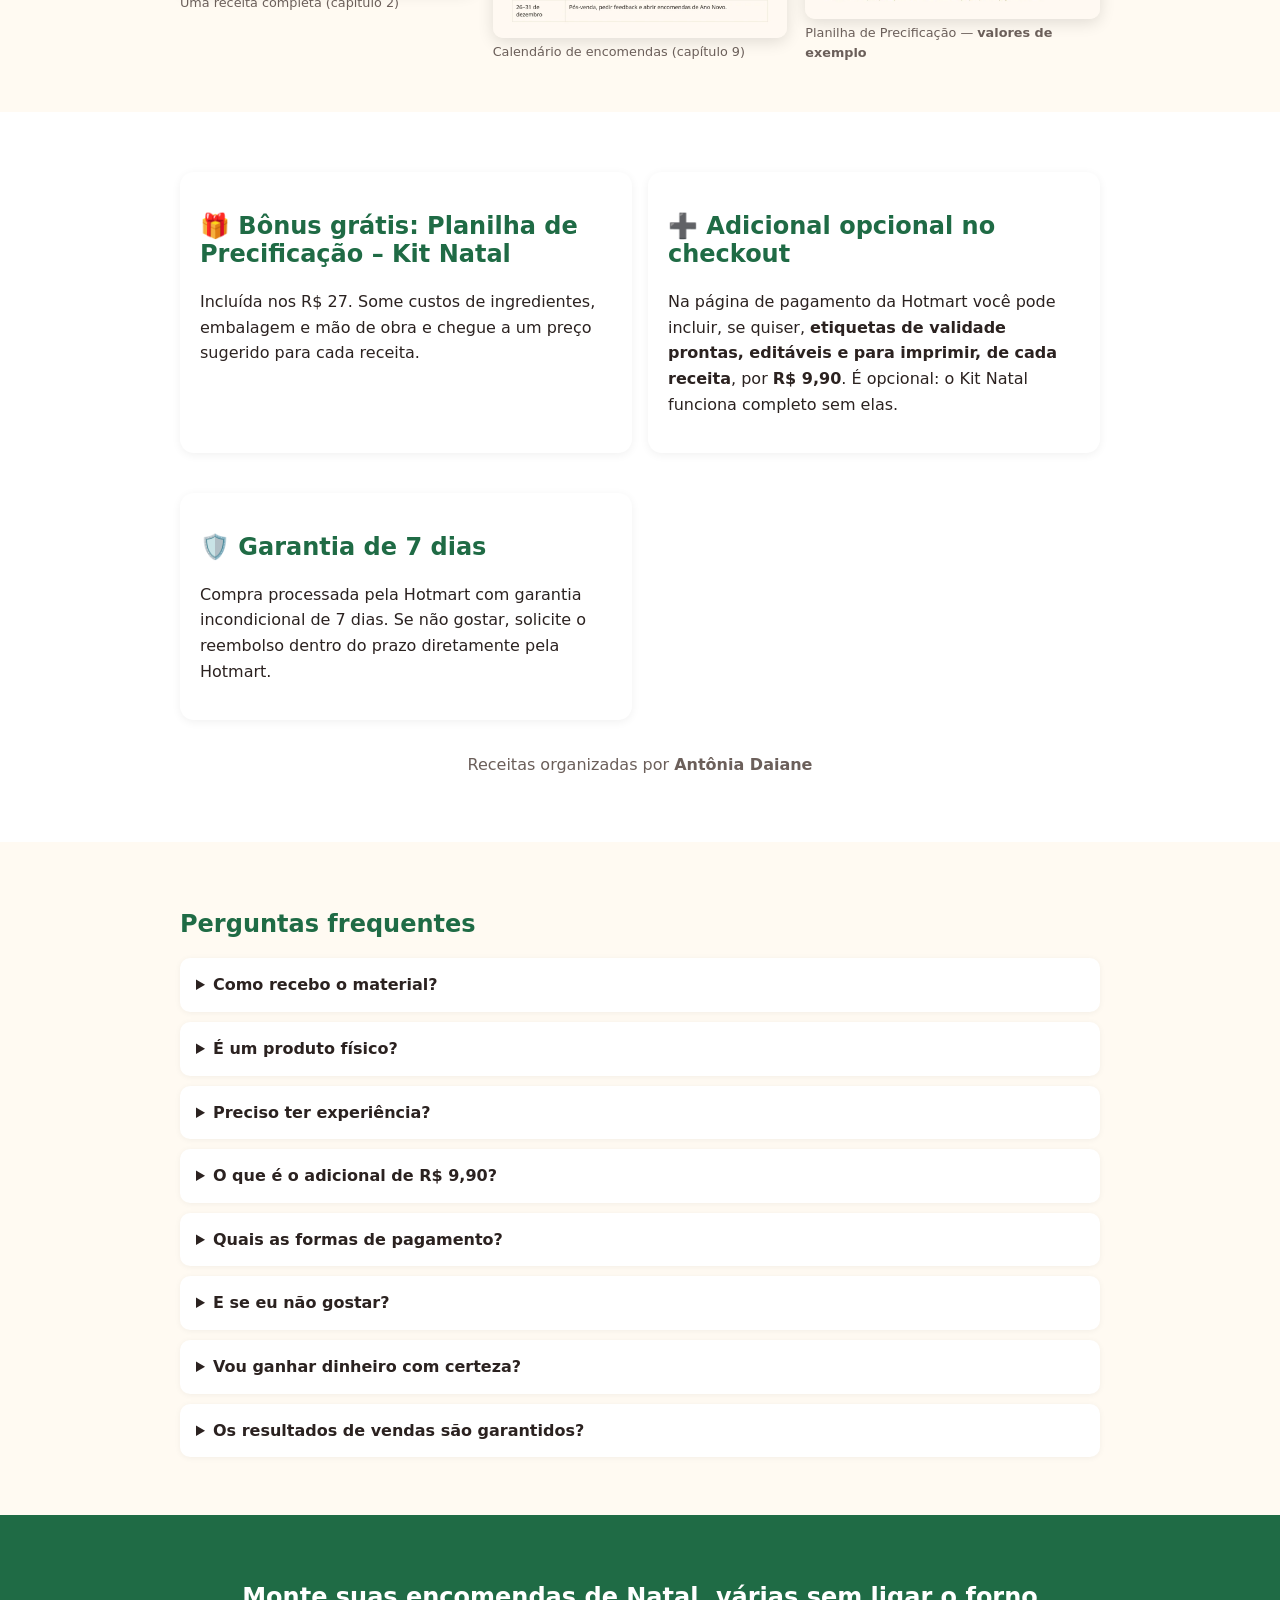
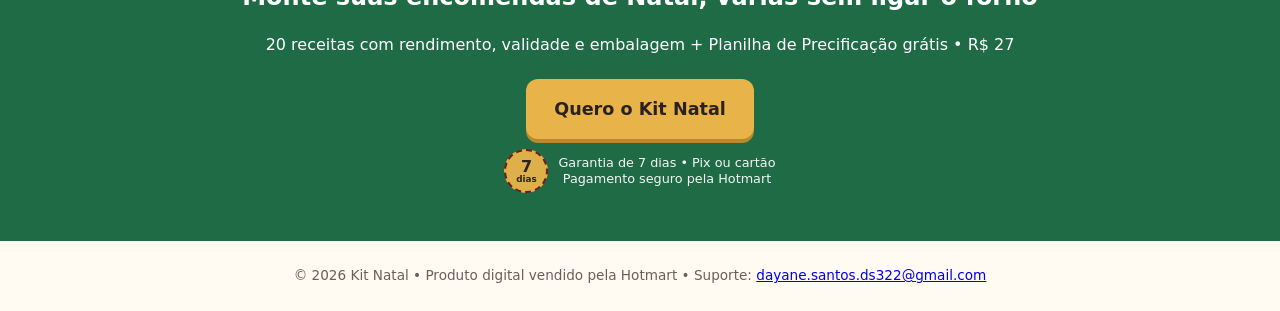
==== commit c261f558: "Adiciona exemplo de lucro do pudim sem forno no topo da página Bloco com custo, preço sugerido e luc" ====
--- a/index.html
+++ b/index.html
@@ -1,6 +1,6 @@
 <!doctype html><html lang="pt-BR"><head><meta charset="utf-8"><meta name="viewport" content="width=device-width,initial-scale=1">
 <title>Kit Natal: 20 receitas de Natal para fazer em casa e vender por encomenda</title><meta name="description" content="Receitas de Natal para iniciantes, com rendimento, validade e embalagem de cada uma. Várias sem forno. E-book em PDF por R$ 27.">
-<link rel="stylesheet" href="styles.css?v=2">
+<link rel="stylesheet" href="styles.css?v=3">
 <!-- Meta Pixel Kit Natal -->
 <script>
 !function(f,b,e,v,n,t,s){if(f.fbq)return;n=f.fbq=function(){n.callMethod?n.callMethod.apply(n,arguments):n.queue.push(arguments)};if(!f._fbq)f._fbq=n;n.push=n;n.loaded=!0;n.version="2.0";n.queue=[];t=b.createElement(e);t.async=!0;t.src=v;s=b.getElementsByTagName(e)[0];s.parentNode.insertBefore(t,s)}(window,document,"script","https://connect.facebook.net/en_US/fbevents.js");
@@ -25,6 +25,13 @@
 <div class="herotxt"><span class="tag">E-book em PDF • Natal</span>
 <h1>Renda extra de Natal: 20 receitas para fazer em casa e vender por encomenda</h1>
 <p class="sub">Com rendimento, validade e embalagem de cada uma — 14 das 20 sem forno. + Planilha de Precificação grátis.</p>
+<div class="lucro-ex" role="note">
+<strong>Exemplo de lucro — Pudim de leite condensado sem forno</strong>
+<span class="lucro-ex-line">Custo da receita: <b>R$ 19,69</b></span>
+<span class="lucro-ex-line">Preço sugerido por pote: <b>R$ 11,65</b></span>
+<span class="lucro-ex-line">Lucro por pote (30%): <b>R$ 2,69</b></span>
+<em class="lucro-ex-nota">exemplo da planilha do kit; seu custo pode variar</em>
+</div>
 <div class="price">R$ 27</div>
 <div class="ctabox"><a class="btn cta" href="https://pay.hotmart.com/L108181654E">Quero o Kit Natal</a><div class="seal"><span class="sealbadge">7<small>dias</small></span><span>Garantia de 7 dias • Pix ou cartão<br>Pagamento seguro pela Hotmart</span></div></div></div>
 <div class="heroimg"><img src="img/cover.webp" alt="Mockup do e-book Kit Natal: receitas para vender" width="720" height="892" class="cover"><img src="img/hero-planilha.webp" alt="Planilha de Precificação com valores de exemplo" class="sheet"></div>
--- a/styles.css
+++ b/styles.css
@@ -39,3 +39,11 @@
 .heroimg .cover{width:72%}.heroimg .sheet{display:block;position:absolute;right:0;bottom:-10px;width:62%;border-radius:8px;box-shadow:0 8px 24px rgba(0,0,0,.35)}
 .gallery{grid-template-columns:repeat(3,1fr)}.samples{grid-template-columns:repeat(3,1fr);align-items:start}}
 @media(min-width:720px){.heroimg{padding-bottom:40px}.heroimg .cover{width:66%}.heroimg .sheet{width:58%;bottom:0;top:auto}}
+
+/* bloco exemplo de lucro no hero */
+.lucro-ex{background:rgba(255,250,242,.95);color:var(--ink);border-radius:12px;padding:12px 14px;margin:10px 0 4px;text-align:left;box-shadow:0 2px 10px rgba(0,0,0,.12);border:1px dashed var(--gold);max-width:420px}
+.lucro-ex strong{display:block;color:var(--red);font-size:.92rem;margin-bottom:6px;line-height:1.3}
+.lucro-ex-line{display:block;font-size:.9rem;line-height:1.45}
+.lucro-ex-line b{font-variant-numeric:tabular-nums}
+.lucro-ex-nota{display:block;margin-top:6px;font-size:.75rem;color:#7a5a00;font-style:normal;font-weight:600}
+@media(min-width:720px){.lucro-ex{margin-right:0}}
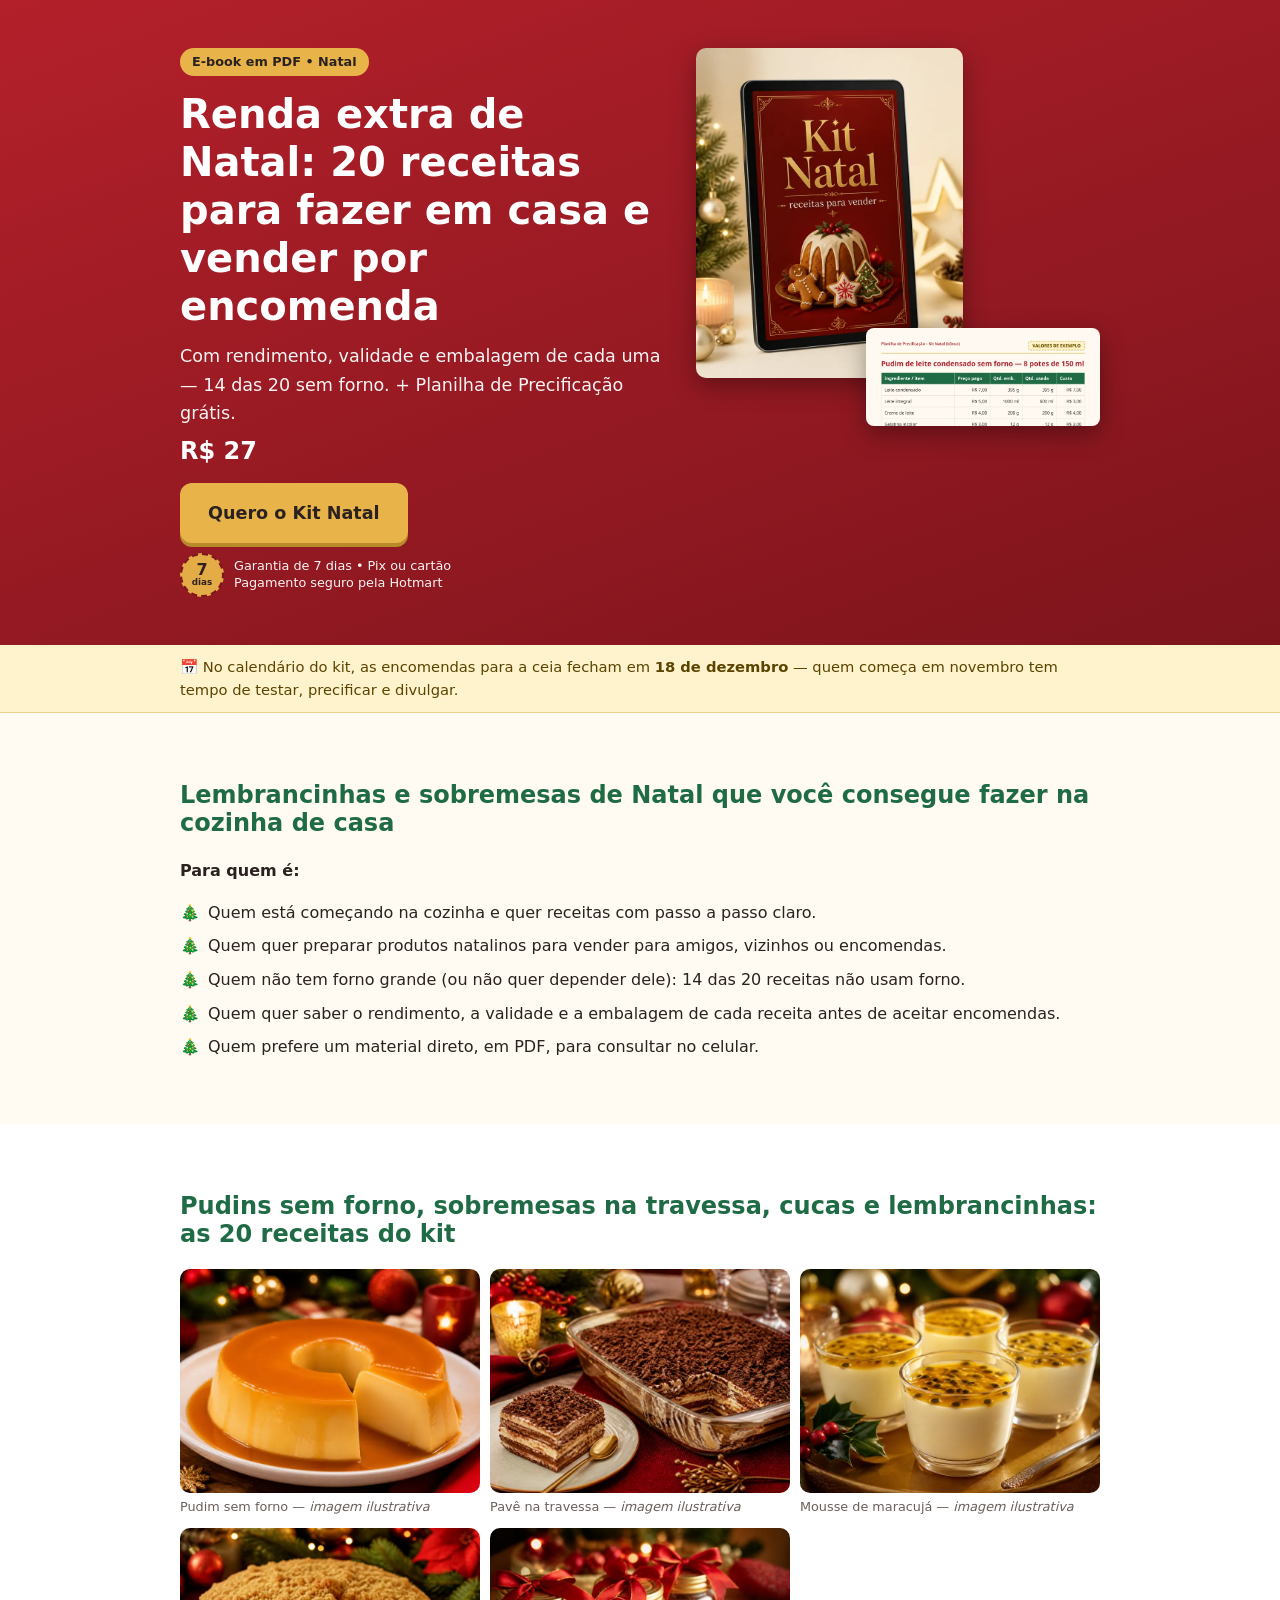
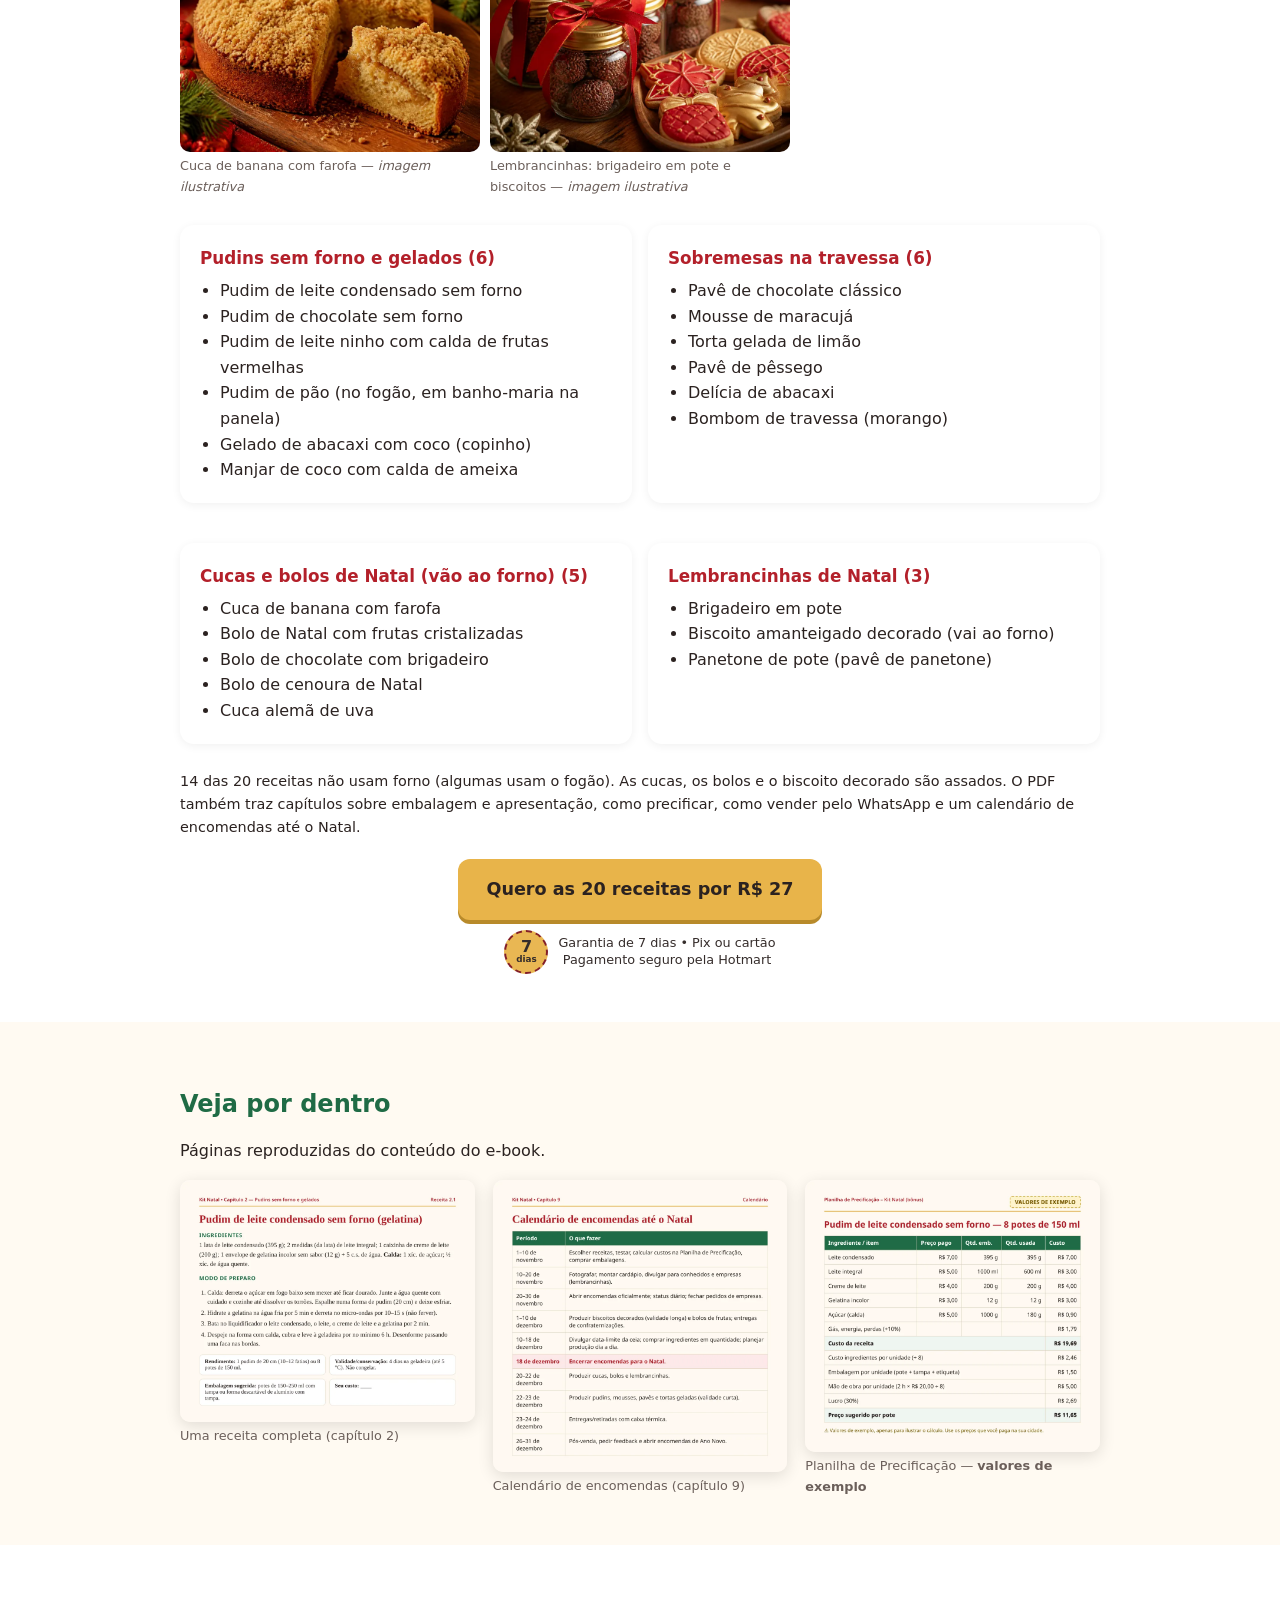
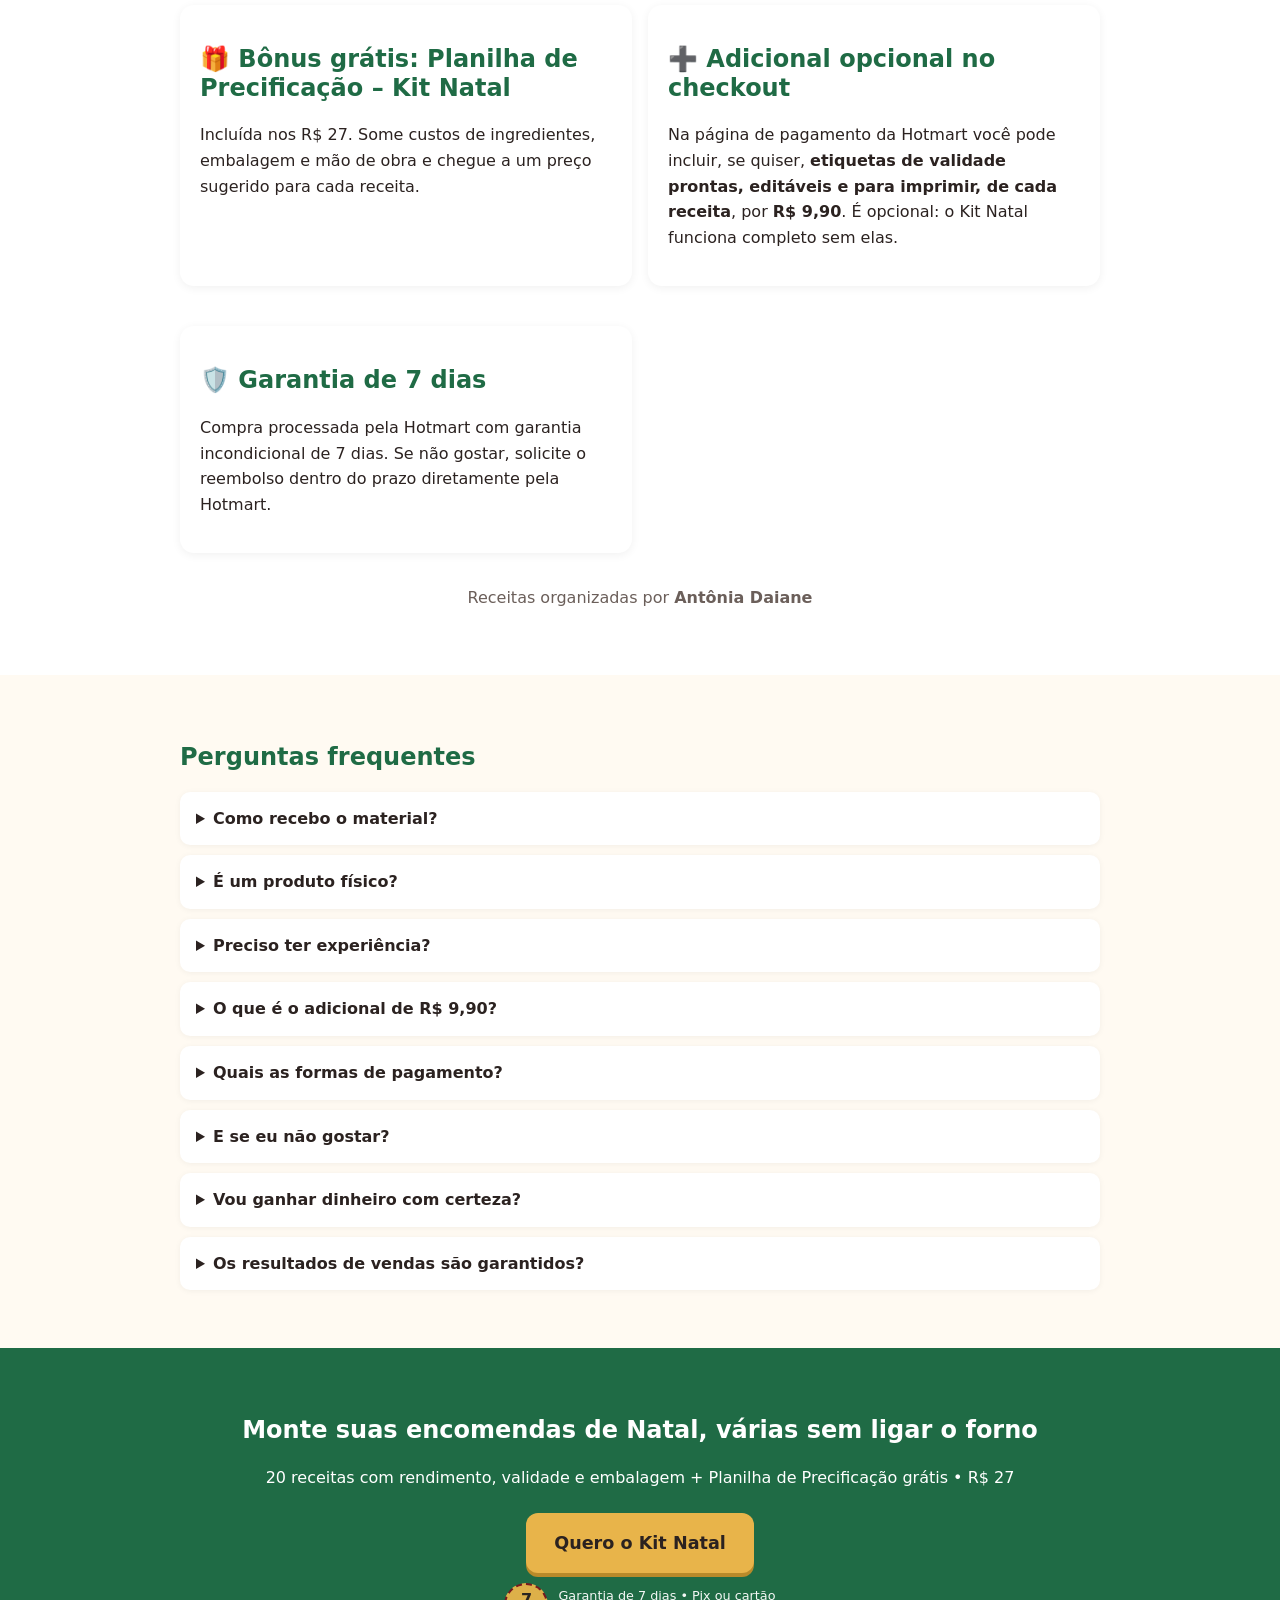
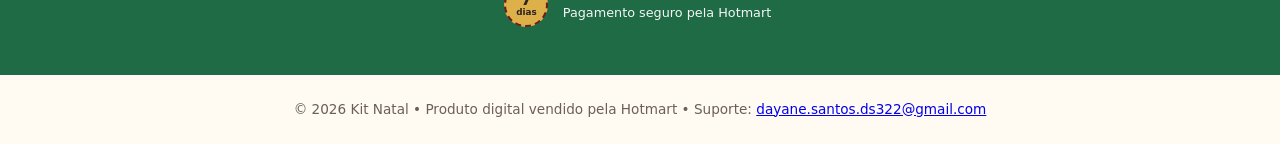
==== commit 6aeff4c6: "Revert "Adiciona exemplo de lucro do pudim sem forno no topo da página" This reverts commit c261f558" ====
--- a/index.html
+++ b/index.html
@@ -1,6 +1,6 @@
 <!doctype html><html lang="pt-BR"><head><meta charset="utf-8"><meta name="viewport" content="width=device-width,initial-scale=1">
 <title>Kit Natal: 20 receitas de Natal para fazer em casa e vender por encomenda</title><meta name="description" content="Receitas de Natal para iniciantes, com rendimento, validade e embalagem de cada uma. Várias sem forno. E-book em PDF por R$ 27.">
-<link rel="stylesheet" href="styles.css?v=3">
+<link rel="stylesheet" href="styles.css?v=2">
 <!-- Meta Pixel Kit Natal -->
 <script>
 !function(f,b,e,v,n,t,s){if(f.fbq)return;n=f.fbq=function(){n.callMethod?n.callMethod.apply(n,arguments):n.queue.push(arguments)};if(!f._fbq)f._fbq=n;n.push=n;n.loaded=!0;n.version="2.0";n.queue=[];t=b.createElement(e);t.async=!0;t.src=v;s=b.getElementsByTagName(e)[0];s.parentNode.insertBefore(t,s)}(window,document,"script","https://connect.facebook.net/en_US/fbevents.js");
@@ -25,13 +25,6 @@
 <div class="herotxt"><span class="tag">E-book em PDF • Natal</span>
 <h1>Renda extra de Natal: 20 receitas para fazer em casa e vender por encomenda</h1>
 <p class="sub">Com rendimento, validade e embalagem de cada uma — 14 das 20 sem forno. + Planilha de Precificação grátis.</p>
-<div class="lucro-ex" role="note">
-<strong>Exemplo de lucro — Pudim de leite condensado sem forno</strong>
-<span class="lucro-ex-line">Custo da receita: <b>R$ 19,69</b></span>
-<span class="lucro-ex-line">Preço sugerido por pote: <b>R$ 11,65</b></span>
-<span class="lucro-ex-line">Lucro por pote (30%): <b>R$ 2,69</b></span>
-<em class="lucro-ex-nota">exemplo da planilha do kit; seu custo pode variar</em>
-</div>
 <div class="price">R$ 27</div>
 <div class="ctabox"><a class="btn cta" href="https://pay.hotmart.com/L108181654E">Quero o Kit Natal</a><div class="seal"><span class="sealbadge">7<small>dias</small></span><span>Garantia de 7 dias • Pix ou cartão<br>Pagamento seguro pela Hotmart</span></div></div></div>
 <div class="heroimg"><img src="img/cover.webp" alt="Mockup do e-book Kit Natal: receitas para vender" width="720" height="892" class="cover"><img src="img/hero-planilha.webp" alt="Planilha de Precificação com valores de exemplo" class="sheet"></div>
--- a/styles.css
+++ b/styles.css
@@ -39,11 +39,3 @@
 .heroimg .cover{width:72%}.heroimg .sheet{display:block;position:absolute;right:0;bottom:-10px;width:62%;border-radius:8px;box-shadow:0 8px 24px rgba(0,0,0,.35)}
 .gallery{grid-template-columns:repeat(3,1fr)}.samples{grid-template-columns:repeat(3,1fr);align-items:start}}
 @media(min-width:720px){.heroimg{padding-bottom:40px}.heroimg .cover{width:66%}.heroimg .sheet{width:58%;bottom:0;top:auto}}
-
-/* bloco exemplo de lucro no hero */
-.lucro-ex{background:rgba(255,250,242,.95);color:var(--ink);border-radius:12px;padding:12px 14px;margin:10px 0 4px;text-align:left;box-shadow:0 2px 10px rgba(0,0,0,.12);border:1px dashed var(--gold);max-width:420px}
-.lucro-ex strong{display:block;color:var(--red);font-size:.92rem;margin-bottom:6px;line-height:1.3}
-.lucro-ex-line{display:block;font-size:.9rem;line-height:1.45}
-.lucro-ex-line b{font-variant-numeric:tabular-nums}
-.lucro-ex-nota{display:block;margin-top:6px;font-size:.75rem;color:#7a5a00;font-style:normal;font-weight:600}
-@media(min-width:720px){.lucro-ex{margin-right:0}}
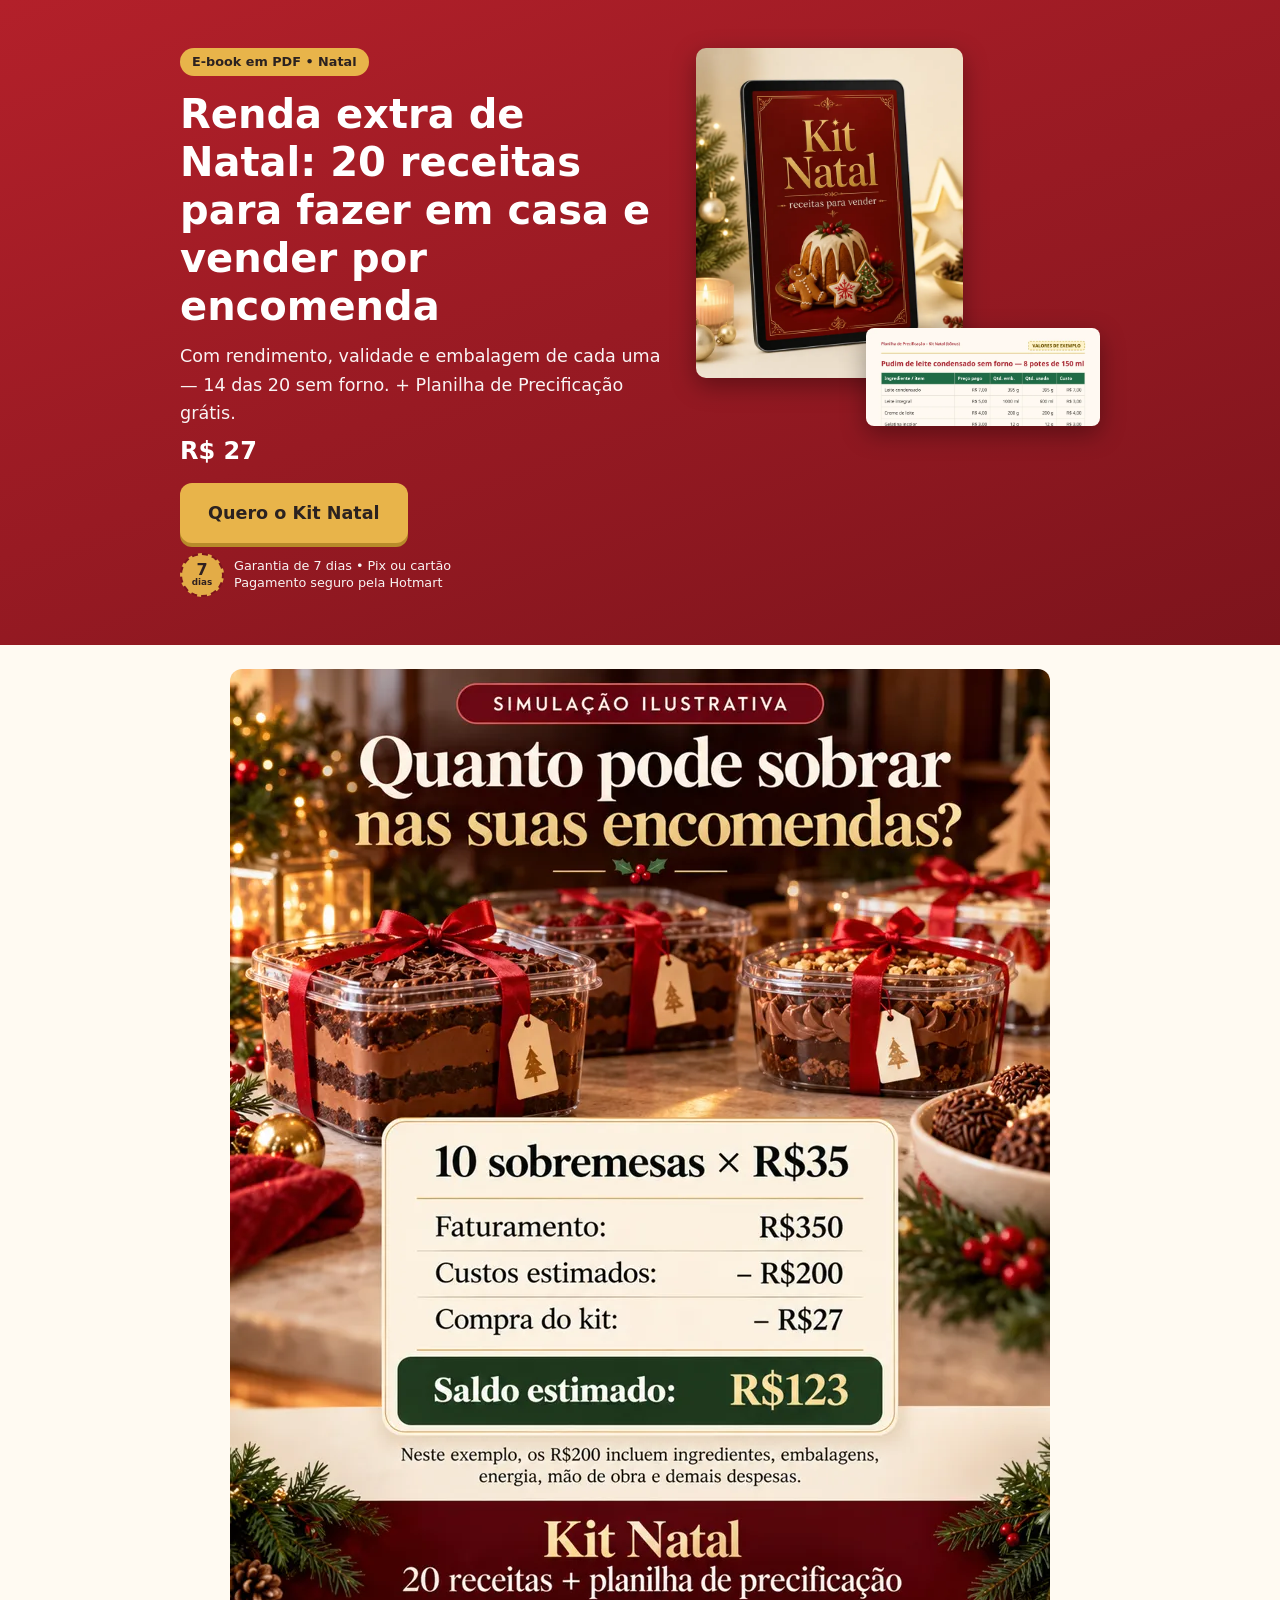
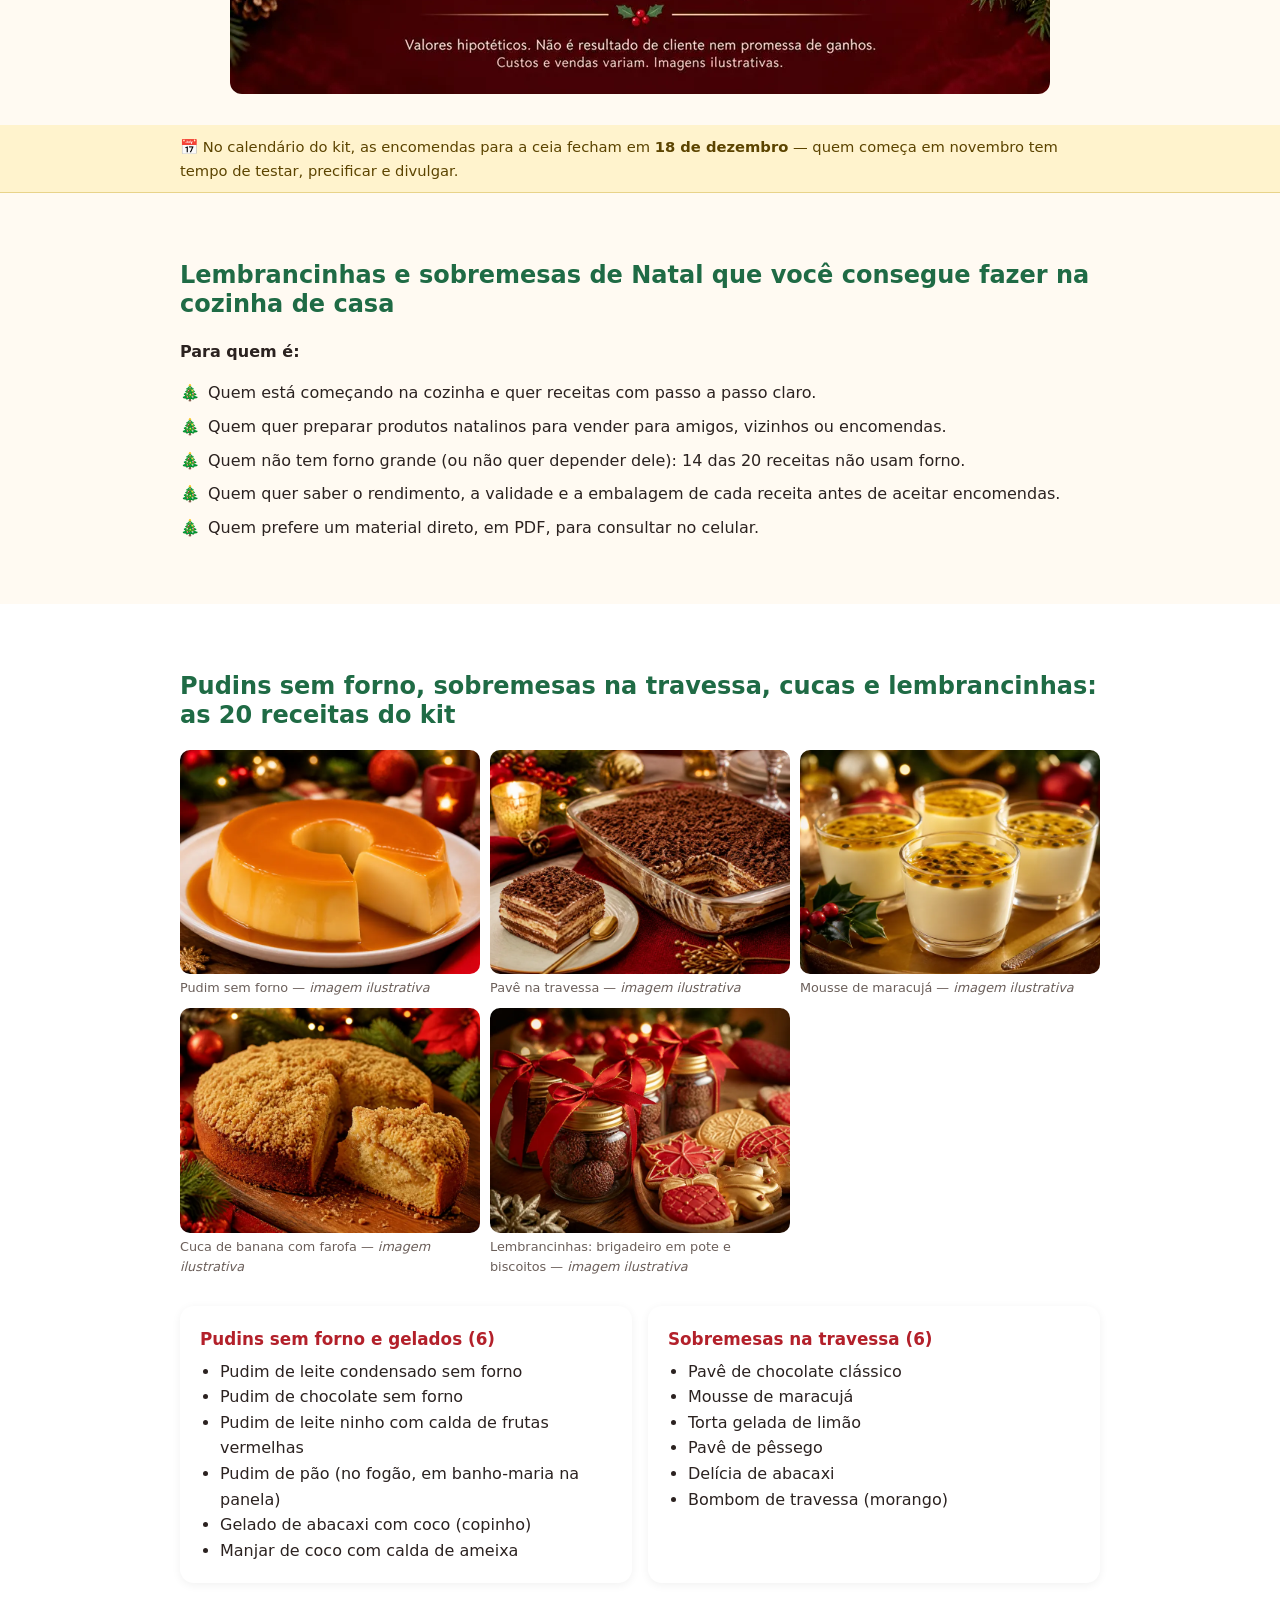
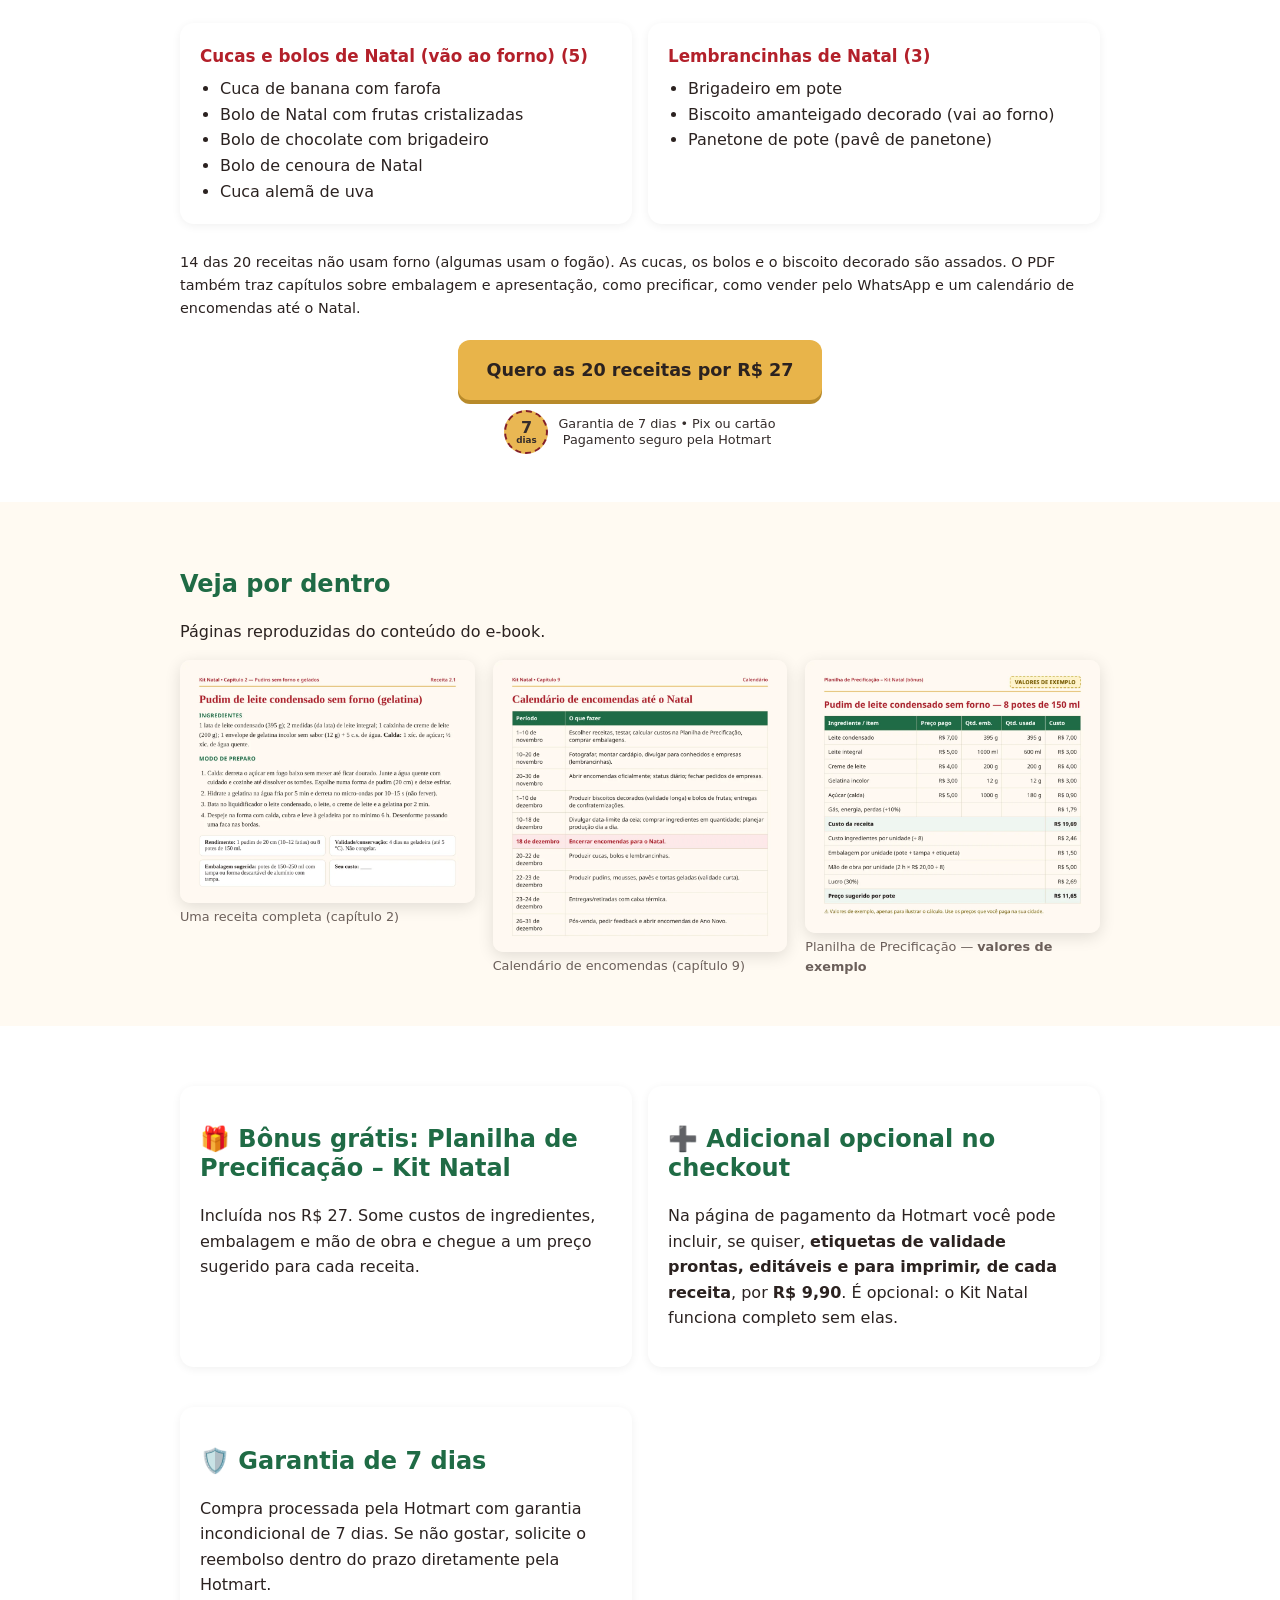
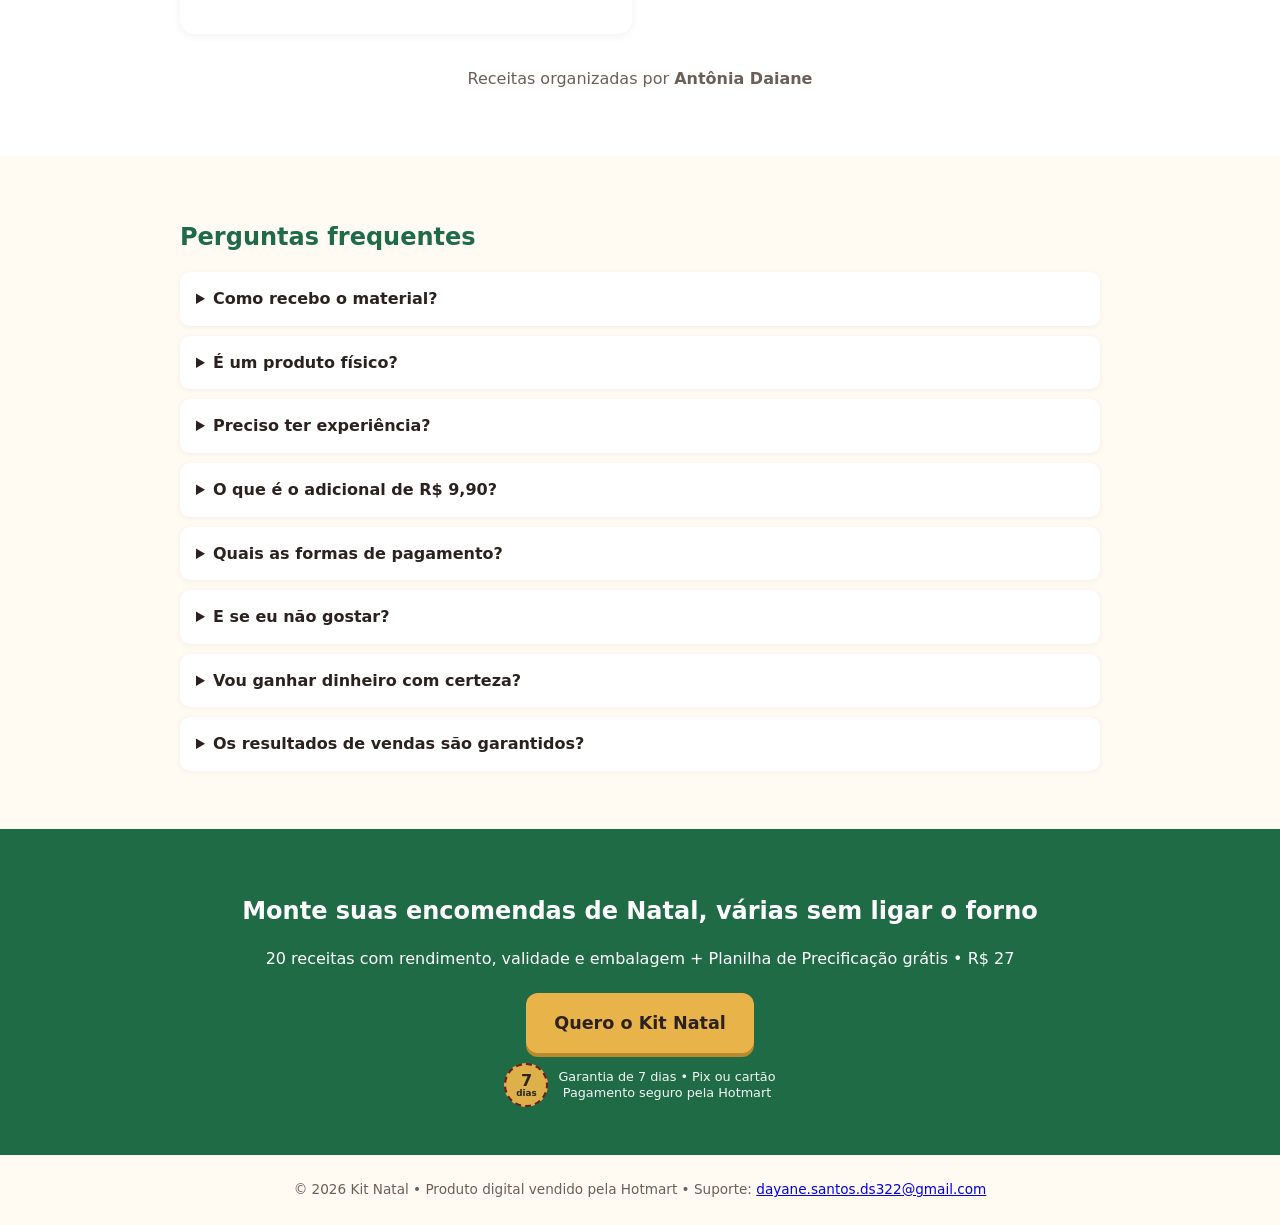
==== commit c5f22e7c: "Adiciona arte de simulação ilustrativa após o topo" ====
--- a/index.html
+++ b/index.html
@@ -15,7 +15,10 @@
 var HOTMART_CHECKOUT_URL = "https://pay.hotmart.com/L108181654E";
 document.addEventListener("DOMContentLoaded",function(){
   document.querySelectorAll("a.cta").forEach(function(a){
-    a.href = HOTMART_CHECKOUT_URL;
+    var q=new URLSearchParams(location.search),o=new URLSearchParams();
+    q.forEach(function(v,k){ if(k==="fbclid"||k==="src"||k==="sck"||k.indexOf("utm_")===0) o.set(k,v); });
+    var qs=o.toString();
+    a.href = HOTMART_CHECKOUT_URL + (qs ? (HOTMART_CHECKOUT_URL.indexOf("?")<0?"?":"&") + qs : "");
     a.addEventListener("click",function(){ if(window.fbq) fbq("track","InitiateCheckout"); });
   });
 });
@@ -29,6 +32,7 @@
 <div class="ctabox"><a class="btn cta" href="https://pay.hotmart.com/L108181654E">Quero o Kit Natal</a><div class="seal"><span class="sealbadge">7<small>dias</small></span><span>Garantia de 7 dias • Pix ou cartão<br>Pagamento seguro pela Hotmart</span></div></div></div>
 <div class="heroimg"><img src="img/cover.webp" alt="Mockup do e-book Kit Natal: receitas para vender" width="720" height="892" class="cover"><img src="img/hero-planilha.webp" alt="Planilha de Precificação com valores de exemplo" class="sheet"></div>
 </div></header>
+<section class="wrap" style="text-align:center;padding:24px 16px"><img src="img/simulacao.webp" alt="Simulação ilustrativa: 10 sobremesas a R$35, faturamento R$350, custos estimados R$200, kit R$27, saldo estimado R$123. Valores hipotéticos." width="820" style="max-width:100%;height:auto;border-radius:12px" loading="lazy"></section>
 <div class="urg"><div class="wrap">📅 No calendário do kit, as encomendas para a ceia fecham em <strong>18 de dezembro</strong> — quem começa em novembro tem tempo de testar, precificar e divulgar.</div></div>
 <main>
 <section><div class="wrap"><h2>Lembrancinhas e sobremesas de Natal que você consegue fazer na cozinha de casa</h2><p><strong>Para quem é:</strong></p>
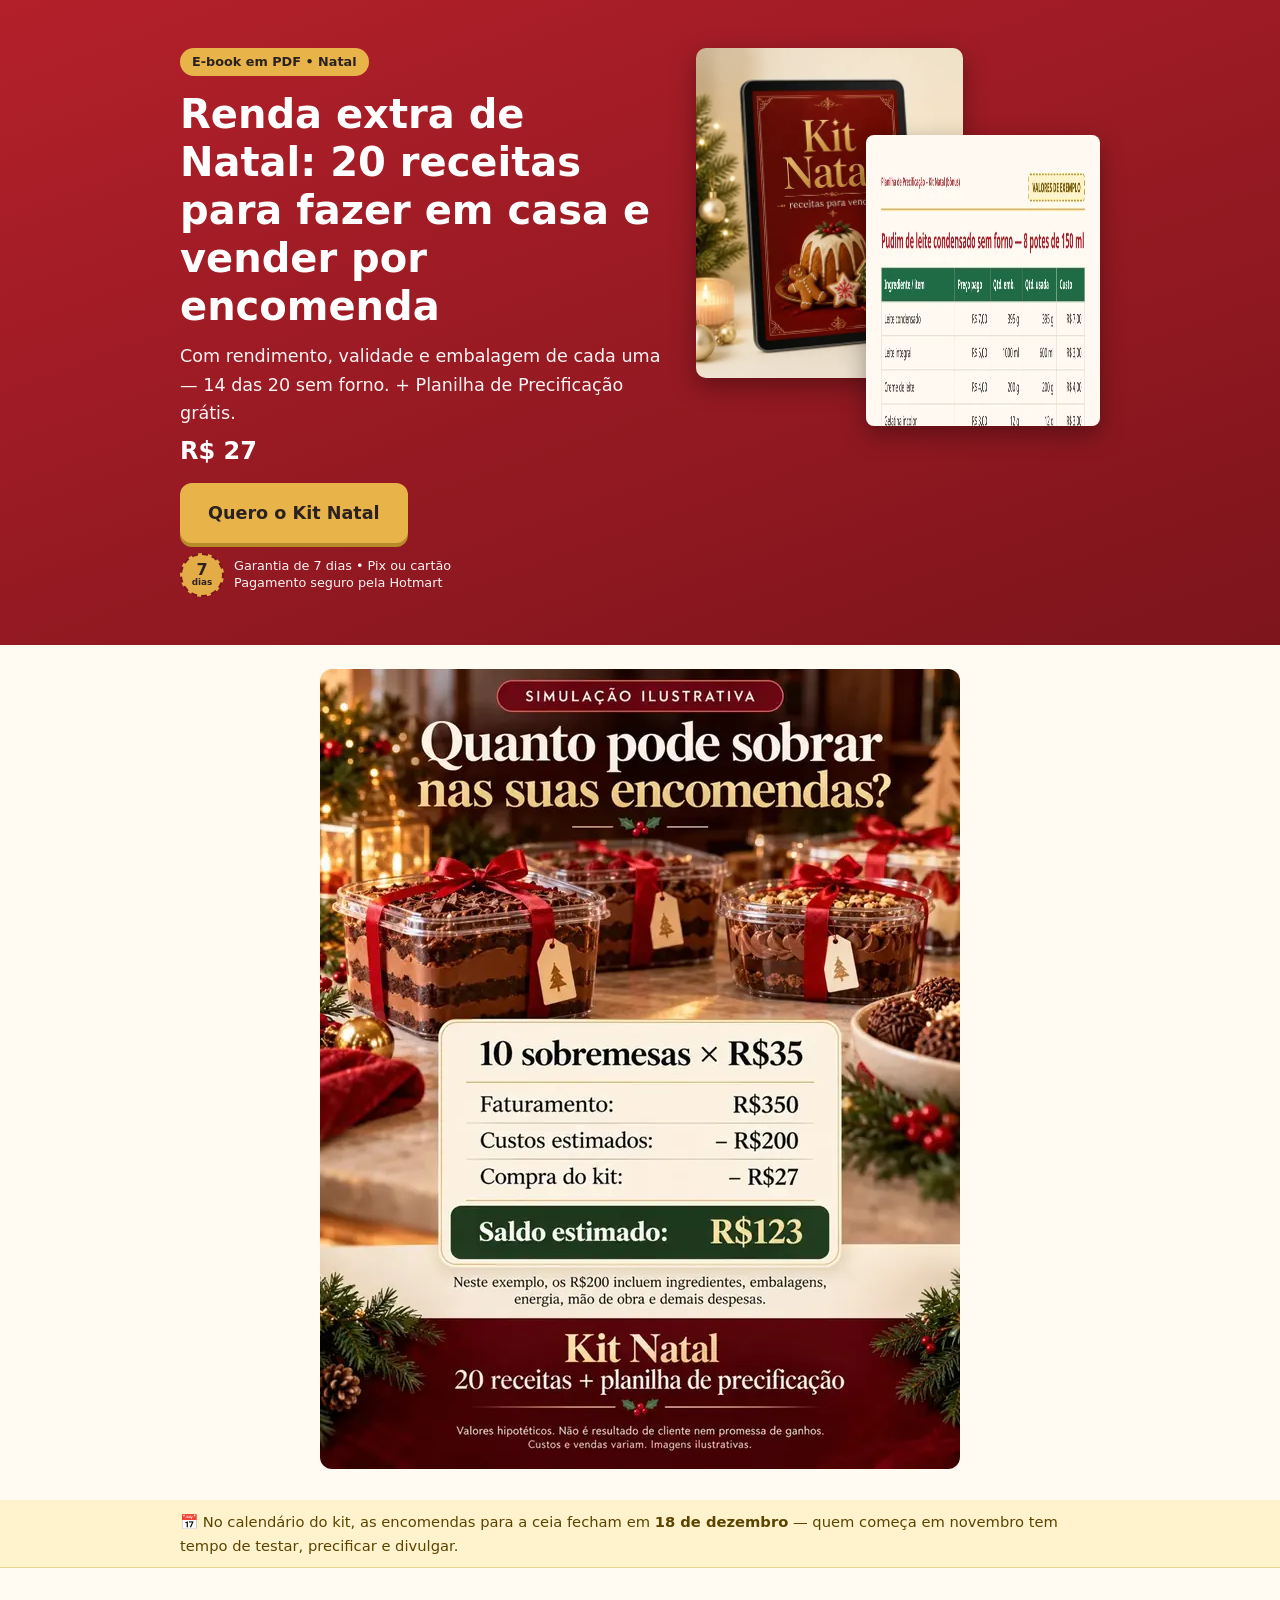
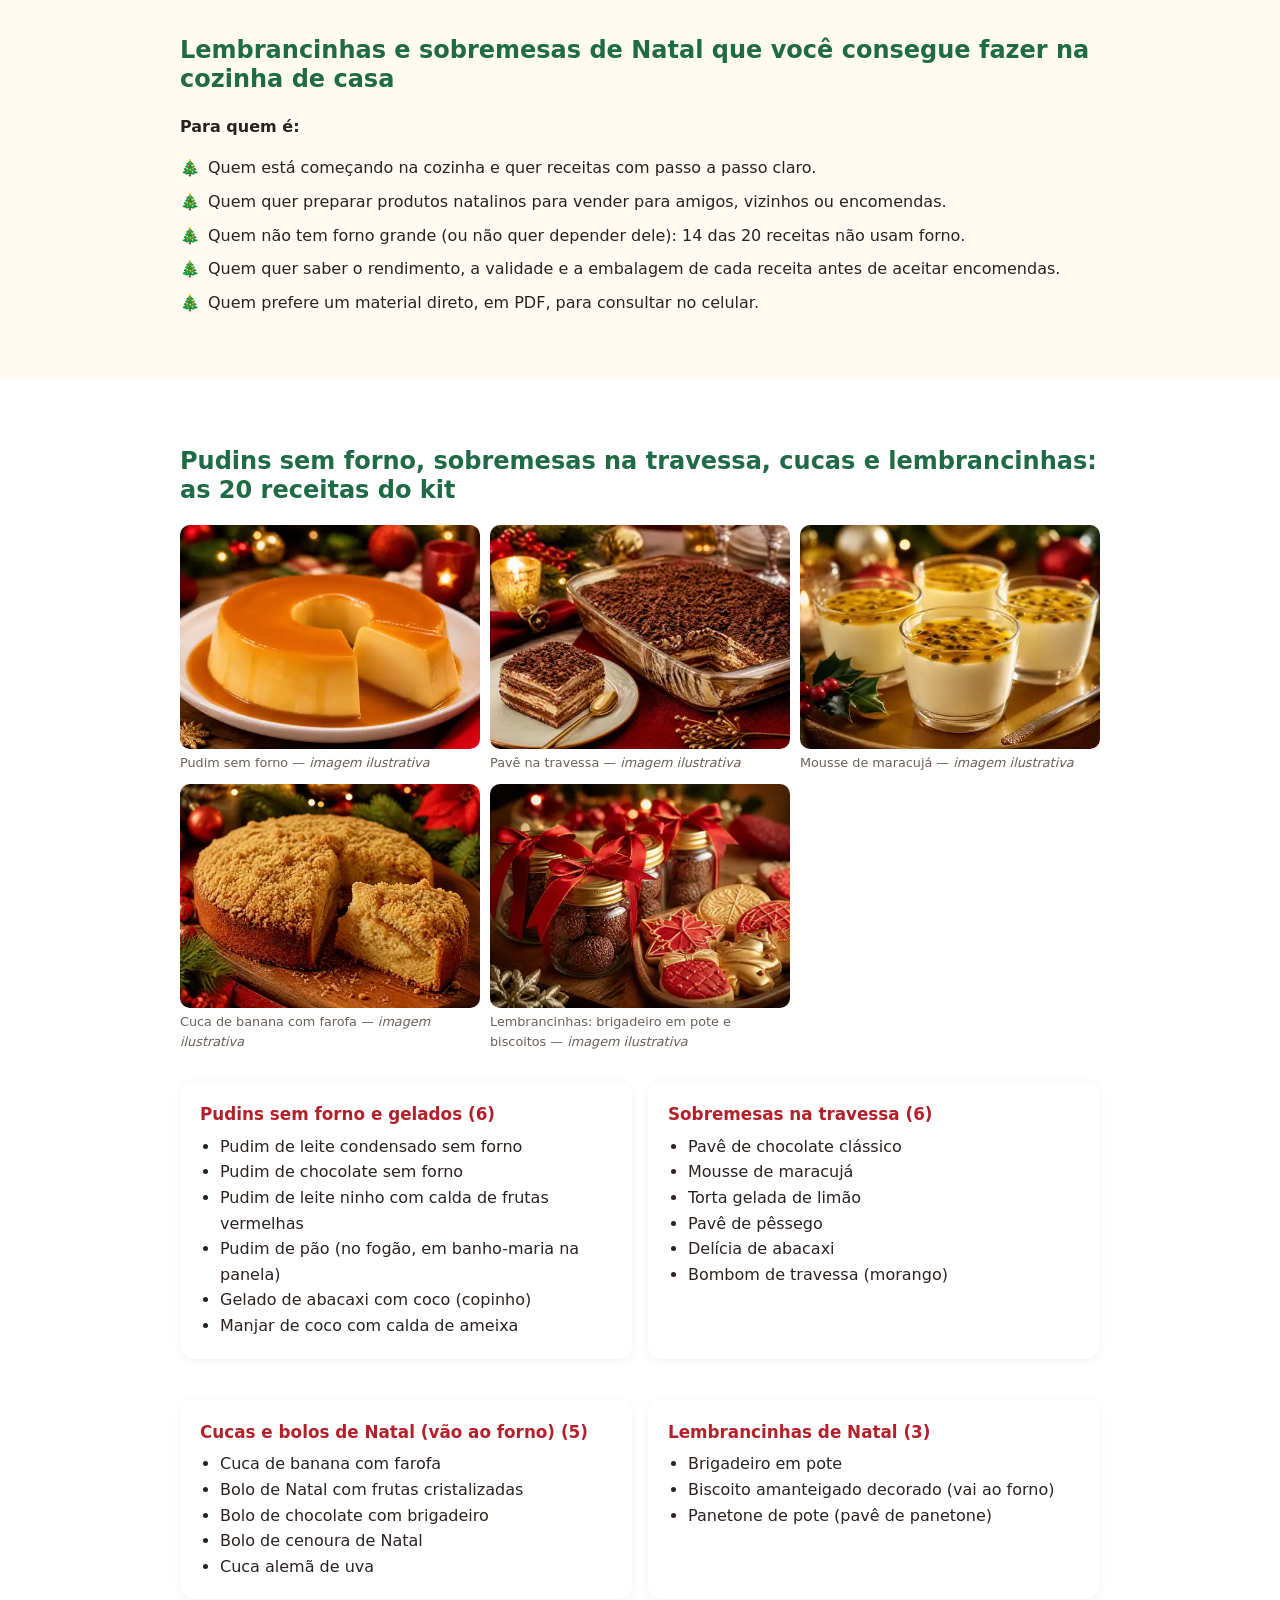
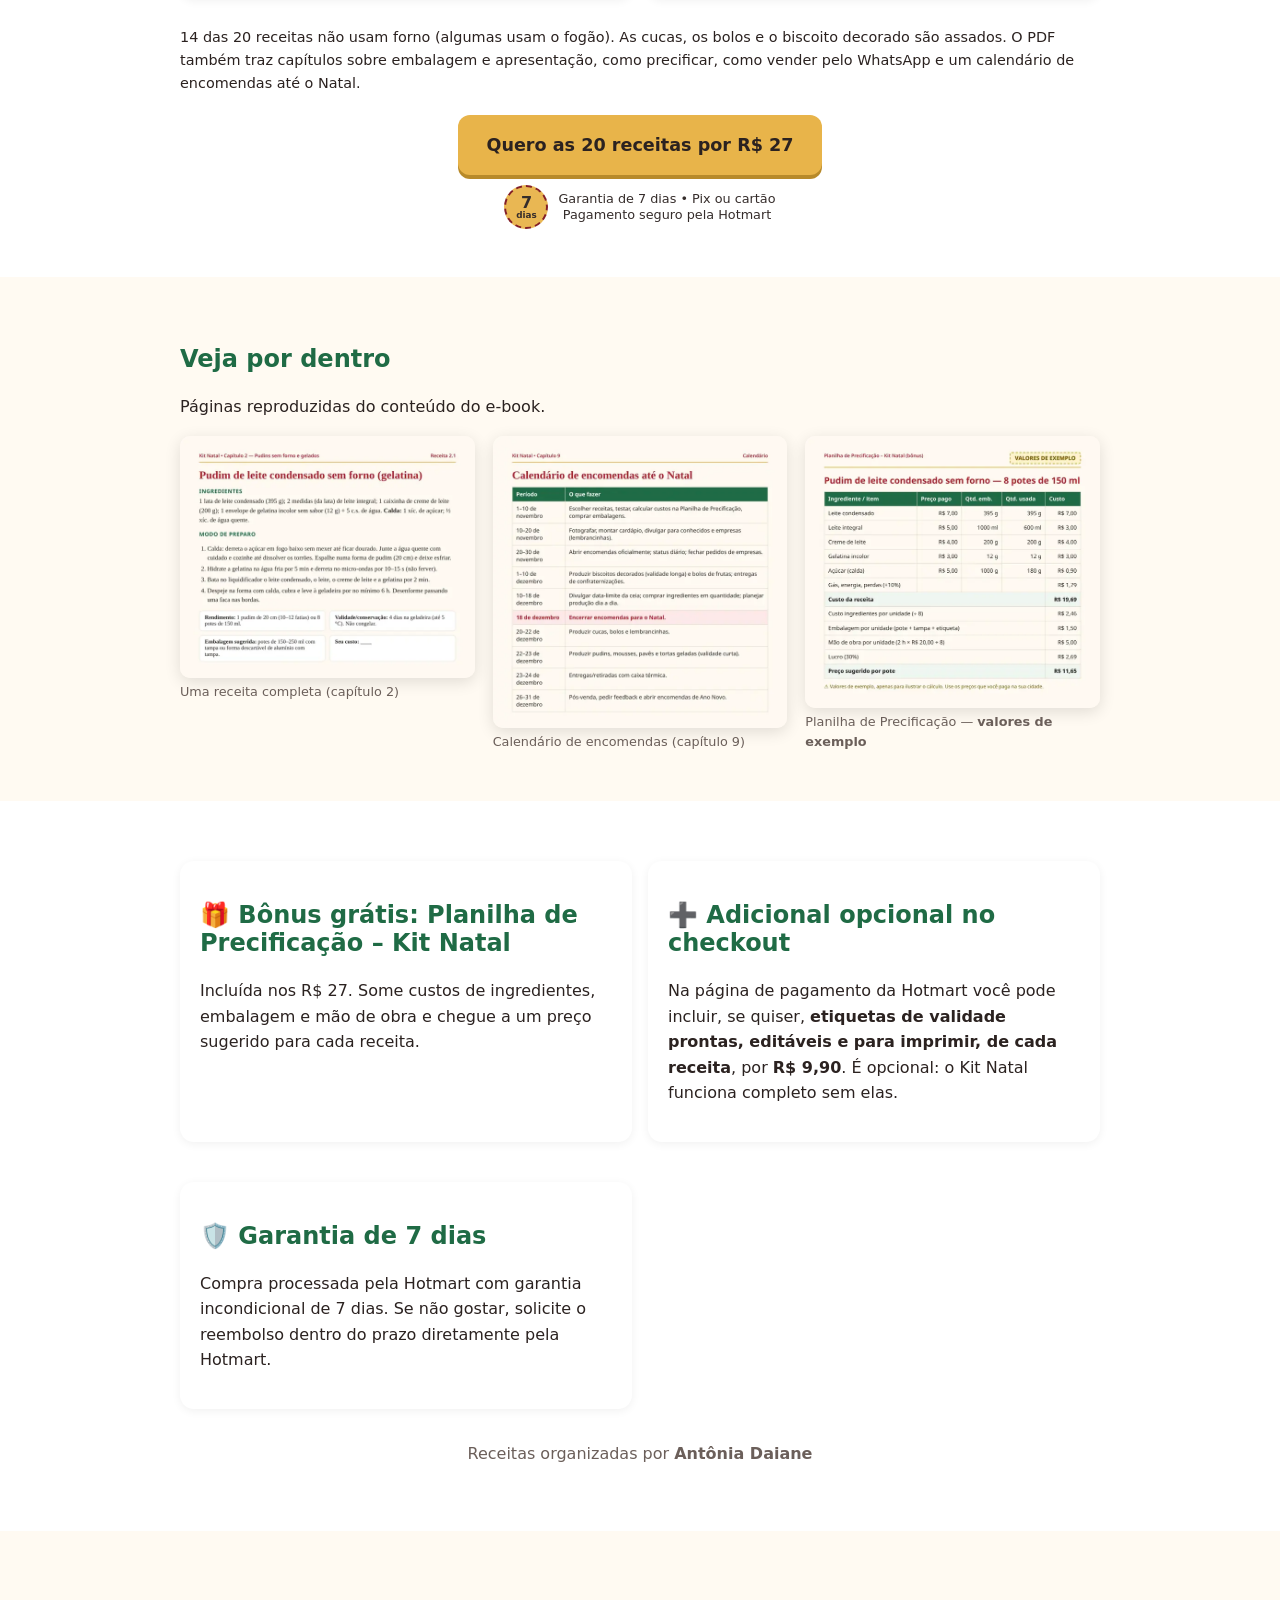
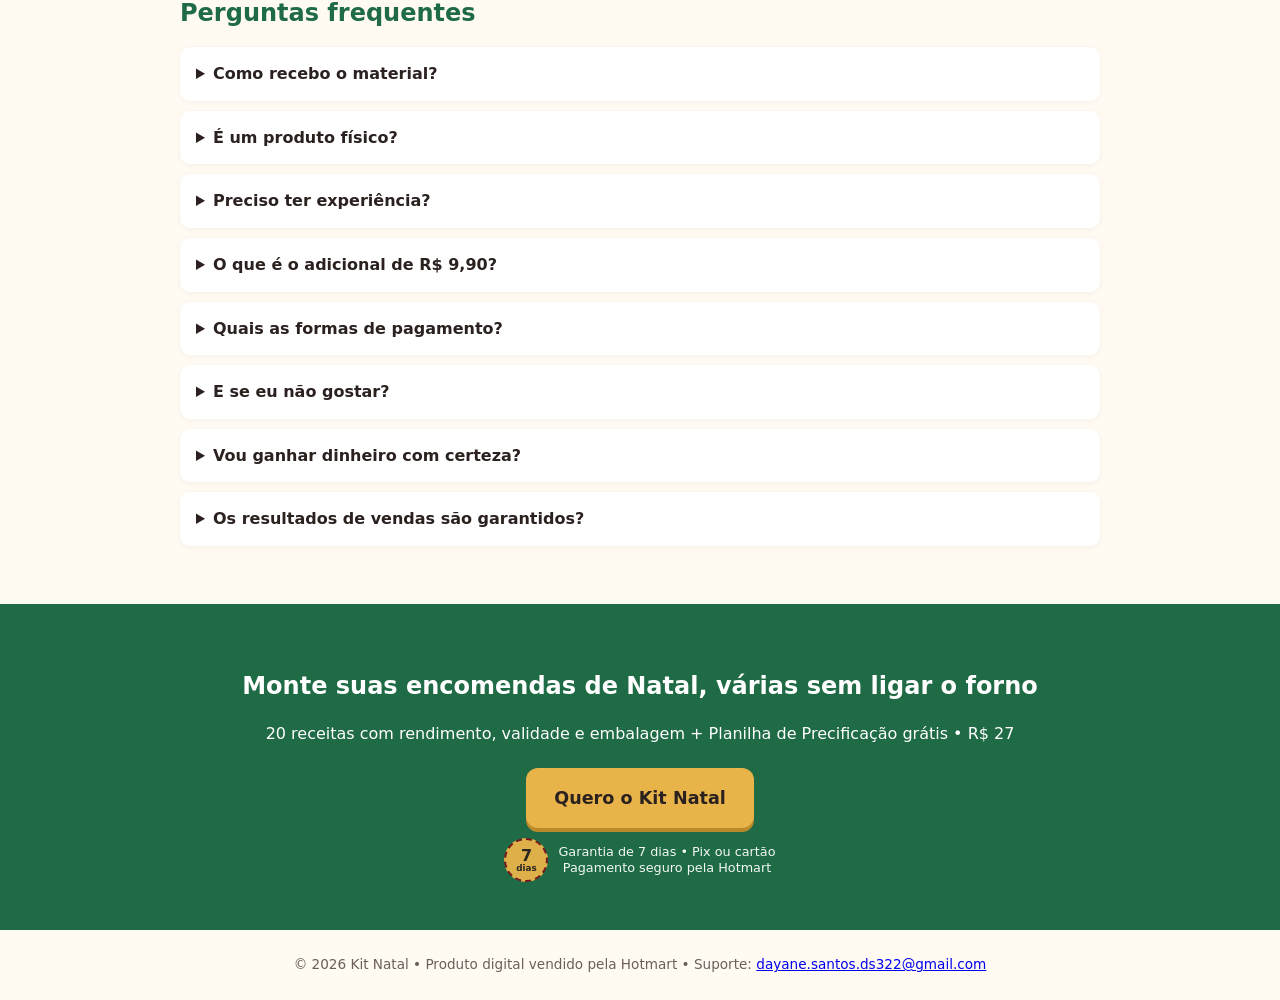
==== commit f27124fc: "Pagina v3: botao fixo no celular, imagens mais leves e eventos de leitura - Botao fixo "Quero o Kit " ====
--- a/index.html
+++ b/index.html
@@ -1,6 +1,6 @@
 <!doctype html><html lang="pt-BR"><head><meta charset="utf-8"><meta name="viewport" content="width=device-width,initial-scale=1">
 <title>Kit Natal: 20 receitas de Natal para fazer em casa e vender por encomenda</title><meta name="description" content="Receitas de Natal para iniciantes, com rendimento, validade e embalagem de cada uma. Várias sem forno. E-book em PDF por R$ 27.">
-<link rel="stylesheet" href="styles.css?v=2">
+<link rel="preconnect" href="https://connect.facebook.net" crossorigin><link rel="stylesheet" href="styles.css?v=3">
 <!-- Meta Pixel Kit Natal -->
 <script>
 !function(f,b,e,v,n,t,s){if(f.fbq)return;n=f.fbq=function(){n.callMethod?n.callMethod.apply(n,arguments):n.queue.push(arguments)};if(!f._fbq)f._fbq=n;n.push=n;n.loaded=!0;n.version="2.0";n.queue=[];t=b.createElement(e);t.async=!0;t.src=v;s=b.getElementsByTagName(e)[0];s.parentNode.insertBefore(t,s)}(window,document,"script","https://connect.facebook.net/en_US/fbevents.js");
@@ -23,6 +23,44 @@
   });
 });
 </script>
+<script>
+// ===== Eventos extras (so para a Meta aprender quem le a pagina; cada um dispara 1 vez) =====
+(function(){
+  var sent={};
+  function ev(n){ if(sent[n]||!window.fbq) return; sent[n]=1; fbq("trackCustom",n); }
+  var tick=false;
+  function onScroll(){
+    if(tick) return; tick=true;
+    requestAnimationFrame(function(){
+      tick=false;
+      var d=document.documentElement, max=d.scrollHeight-window.innerHeight;
+      if(max<=0) return;
+      var p=window.scrollY/max;
+      if(p>=0.5) ev("Scroll50");
+      if(p>=0.9) ev("Scroll90");
+    });
+  }
+  window.addEventListener("scroll",onScroll,{passive:true});
+  document.addEventListener("DOMContentLoaded",function(){
+    if(!("IntersectionObserver" in window)) return;
+    function watch(sel,name,th){
+      var el=document.querySelector(sel); if(!el) return;
+      var io=new IntersectionObserver(function(es){ es.forEach(function(e){ if(e.isIntersecting){ ev(name); io.disconnect(); } }); },{threshold:th});
+      io.observe(el);
+    }
+    watch(".grid","VerReceitas",0.4);
+    watch(".samples","VerAmostras",0.4);
+    // botao fixo no celular: aparece depois do botao do topo e some no bloco final
+    var bar=document.getElementById("stickybar"), top=document.querySelector(".hero .ctabox"), fin=document.querySelector(".final");
+    if(bar&&top){
+      var topOut=false, finIn=false;
+      function upd(){ bar.classList.toggle("on", topOut && !finIn); }
+      new IntersectionObserver(function(es){ topOut=!es[0].isIntersecting; upd(); }).observe(top);
+      if(fin) new IntersectionObserver(function(es){ finIn=es[0].isIntersecting; upd(); }).observe(fin);
+    }
+  });
+})();
+</script>
 </head><body>
 <header class="hero"><div class="wrap herogrid">
 <div class="herotxt"><span class="tag">E-book em PDF • Natal</span>
@@ -30,23 +68,23 @@
 <p class="sub">Com rendimento, validade e embalagem de cada uma — 14 das 20 sem forno. + Planilha de Precificação grátis.</p>
 <div class="price">R$ 27</div>
 <div class="ctabox"><a class="btn cta" href="https://pay.hotmart.com/L108181654E">Quero o Kit Natal</a><div class="seal"><span class="sealbadge">7<small>dias</small></span><span>Garantia de 7 dias • Pix ou cartão<br>Pagamento seguro pela Hotmart</span></div></div></div>
-<div class="heroimg"><img src="img/cover.webp" alt="Mockup do e-book Kit Natal: receitas para vender" width="720" height="892" class="cover"><img src="img/hero-planilha.webp" alt="Planilha de Precificação com valores de exemplo" class="sheet"></div>
+<div class="heroimg"><img src="img/cover.webp" alt="Mockup do e-book Kit Natal: receitas para vender" width="540" height="669" class="cover" fetchpriority="high"><img src="img/hero-planilha.webp" alt="Planilha de Precificação com valores de exemplo" class="sheet" width="700" height="291" loading="lazy"></div>
 </div></header>
-<section class="wrap" style="text-align:center;padding:24px 16px"><img src="img/simulacao.webp" alt="Simulação ilustrativa: 10 sobremesas a R$35, faturamento R$350, custos estimados R$200, kit R$27, saldo estimado R$123. Valores hipotéticos." width="820" style="max-width:100%;height:auto;border-radius:12px" loading="lazy"></section>
+<section class="wrap" style="text-align:center;padding:24px 16px"><img src="img/simulacao.webp" height="800" alt="Simulação ilustrativa: 10 sobremesas a R$35, faturamento R$350, custos estimados R$200, kit R$27, saldo estimado R$123. Valores hipotéticos." width="640" style="max-width:100%;height:auto;border-radius:12px" loading="lazy"></section>
 <div class="urg"><div class="wrap">📅 No calendário do kit, as encomendas para a ceia fecham em <strong>18 de dezembro</strong> — quem começa em novembro tem tempo de testar, precificar e divulgar.</div></div>
 <main>
 <section><div class="wrap"><h2>Lembrancinhas e sobremesas de Natal que você consegue fazer na cozinha de casa</h2><p><strong>Para quem é:</strong></p>
 <ul class="check"><li>Quem está começando na cozinha e quer receitas com passo a passo claro.</li><li>Quem quer preparar produtos natalinos para vender para amigos, vizinhos ou encomendas.</li><li>Quem não tem forno grande (ou não quer depender dele): 14 das 20 receitas não usam forno.</li><li>Quem quer saber o rendimento, a validade e a embalagem de cada receita antes de aceitar encomendas.</li><li>Quem prefere um material direto, em PDF, para consultar no celular.</li></ul></div></section>
 <section class="alt"><div class="wrap"><h2>Pudins sem forno, sobremesas na travessa, cucas e lembrancinhas: as 20 receitas do kit</h2>
-<div class="gallery"><figure><img src="img/pudim.webp" alt="Pudim sem forno (imagem ilustrativa)" loading="lazy" width="800" height="598"><figcaption>Pudim sem forno — <em>imagem ilustrativa</em></figcaption></figure><figure><img src="img/pave.webp" alt="Pavê na travessa (imagem ilustrativa)" loading="lazy" width="800" height="598"><figcaption>Pavê na travessa — <em>imagem ilustrativa</em></figcaption></figure><figure><img src="img/mousse.webp" alt="Mousse de maracujá (imagem ilustrativa)" loading="lazy" width="800" height="598"><figcaption>Mousse de maracujá — <em>imagem ilustrativa</em></figcaption></figure><figure><img src="img/cuca.webp" alt="Cuca de banana com farofa (imagem ilustrativa)" loading="lazy" width="800" height="598"><figcaption>Cuca de banana com farofa — <em>imagem ilustrativa</em></figcaption></figure><figure><img src="img/lembrancinhas.webp" alt="Lembrancinhas: brigadeiro em pote e biscoitos (imagem ilustrativa)" loading="lazy" width="800" height="598"><figcaption>Lembrancinhas: brigadeiro em pote e biscoitos — <em>imagem ilustrativa</em></figcaption></figure></div>
+<div class="gallery"><figure><img src="img/pudim.webp" alt="Pudim sem forno (imagem ilustrativa)" loading="lazy" width="480" height="359"><figcaption>Pudim sem forno — <em>imagem ilustrativa</em></figcaption></figure><figure><img src="img/pave.webp" alt="Pavê na travessa (imagem ilustrativa)" loading="lazy" width="480" height="359"><figcaption>Pavê na travessa — <em>imagem ilustrativa</em></figcaption></figure><figure><img src="img/mousse.webp" alt="Mousse de maracujá (imagem ilustrativa)" loading="lazy" width="480" height="359"><figcaption>Mousse de maracujá — <em>imagem ilustrativa</em></figcaption></figure><figure><img src="img/cuca.webp" alt="Cuca de banana com farofa (imagem ilustrativa)" loading="lazy" width="480" height="359"><figcaption>Cuca de banana com farofa — <em>imagem ilustrativa</em></figcaption></figure><figure><img src="img/lembrancinhas.webp" alt="Lembrancinhas: brigadeiro em pote e biscoitos (imagem ilustrativa)" loading="lazy" width="480" height="359"><figcaption>Lembrancinhas: brigadeiro em pote e biscoitos — <em>imagem ilustrativa</em></figcaption></figure></div>
 <div class="grid"><div class="card"><h3>Pudins sem forno e gelados (6)</h3><ul><li>Pudim de leite condensado sem forno</li><li>Pudim de chocolate sem forno</li><li>Pudim de leite ninho com calda de frutas vermelhas</li><li>Pudim de pão (no fogão, em banho-maria na panela)</li><li>Gelado de abacaxi com coco (copinho)</li><li>Manjar de coco com calda de ameixa</li></ul></div><div class="card"><h3>Sobremesas na travessa (6)</h3><ul><li>Pavê de chocolate clássico</li><li>Mousse de maracujá</li><li>Torta gelada de limão</li><li>Pavê de pêssego</li><li>Delícia de abacaxi</li><li>Bombom de travessa (morango)</li></ul></div><div class="card"><h3>Cucas e bolos de Natal (vão ao forno) (5)</h3><ul><li>Cuca de banana com farofa</li><li>Bolo de Natal com frutas cristalizadas</li><li>Bolo de chocolate com brigadeiro</li><li>Bolo de cenoura de Natal</li><li>Cuca alemã de uva</li></ul></div><div class="card"><h3>Lembrancinhas de Natal (3)</h3><ul><li>Brigadeiro em pote</li><li>Biscoito amanteigado decorado (vai ao forno)</li><li>Panetone de pote (pavê de panetone)</li></ul></div></div>
 
 <p style="font-size:.9rem">14 das 20 receitas não usam forno (algumas usam o fogão). As cucas, os bolos e o biscoito decorado são assados. O PDF também traz capítulos sobre embalagem e apresentação, como precificar, como vender pelo WhatsApp e um calendário de encomendas até o Natal.</p>
 <div class="center"><div class="ctabox"><a class="btn cta" href="https://pay.hotmart.com/L108181654E">Quero as 20 receitas por R$ 27</a><div class="seal"><span class="sealbadge">7<small>dias</small></span><span>Garantia de 7 dias • Pix ou cartão<br>Pagamento seguro pela Hotmart</span></div></div></div></div></section>
 <section><div class="wrap"><h2>Veja por dentro</h2><p>Páginas reproduzidas do conteúdo do e-book.</p>
-<div class="samples"><figure><img src="img/amostra-receita.webp" alt="Página de receita: pudim de leite condensado sem forno" loading="lazy"><figcaption>Uma receita completa (capítulo 2)</figcaption></figure>
-<figure><img src="img/amostra-calendario.webp" alt="Calendário de encomendas até o Natal" loading="lazy"><figcaption>Calendário de encomendas (capítulo 9)</figcaption></figure>
-<figure><img src="img/amostra-planilha.webp" alt="Planilha de Precificação preenchida com valores de exemplo" loading="lazy"><figcaption>Planilha de Precificação — <strong>valores de exemplo</strong></figcaption></figure></div></div></section>
+<div class="samples"><figure><img src="img/amostra-receita.webp" width="640" height="526" alt="Página de receita: pudim de leite condensado sem forno" loading="lazy"><figcaption>Uma receita completa (capítulo 2)</figcaption></figure>
+<figure><img src="img/amostra-calendario.webp" width="640" height="634" alt="Calendário de encomendas até o Natal" loading="lazy"><figcaption>Calendário de encomendas (capítulo 9)</figcaption></figure>
+<figure><img src="img/amostra-planilha.webp" width="640" height="591" alt="Planilha de Precificação preenchida com valores de exemplo" loading="lazy"><figcaption>Planilha de Precificação — <strong>valores de exemplo</strong></figcaption></figure></div></div></section>
 <section class="alt"><div class="wrap"><div class="grid">
 <div class="card"><h2>🎁 Bônus grátis: Planilha de Precificação – Kit Natal</h2><p>Incluída nos R$ 27. Some custos de ingredientes, embalagem e mão de obra e chegue a um preço sugerido para cada receita.</p></div>
 <div class="card"><h2>➕ Adicional opcional no checkout</h2><p>Na página de pagamento da Hotmart você pode incluir, se quiser, <strong>etiquetas de validade prontas, editáveis e para imprimir, de cada receita</strong>, por <strong>R$ 9,90</strong>. É opcional: o Kit Natal funciona completo sem elas.</p></div>
@@ -64,4 +102,4 @@
 </div></section>
 <section class="final"><div class="wrap"><h2>Monte suas encomendas de Natal, várias sem ligar o forno</h2>
 <p>20 receitas com rendimento, validade e embalagem + Planilha de Precificação grátis • R$ 27</p><div class="ctabox"><a class="btn cta" href="https://pay.hotmart.com/L108181654E">Quero o Kit Natal</a><div class="seal"><span class="sealbadge">7<small>dias</small></span><span>Garantia de 7 dias • Pix ou cartão<br>Pagamento seguro pela Hotmart</span></div></div></div></section>
-</main><footer>© 2026 Kit Natal • Produto digital vendido pela Hotmart • Suporte: <a href="mailto:dayane.santos.ds322@gmail.com">dayane.santos.ds322@gmail.com</a></footer></body></html>
+</main><div id="stickybar" class="stickybar" aria-hidden="false"><a class="btn cta" href="https://pay.hotmart.com/L108181654E">Quero o Kit Natal • R$ 27</a></div><footer>© 2026 Kit Natal • Produto digital vendido pela Hotmart • Suporte: <a href="mailto:dayane.santos.ds322@gmail.com">dayane.santos.ds322@gmail.com</a></footer></body></html>
--- a/styles.css
+++ b/styles.css
@@ -39,3 +39,12 @@
 .heroimg .cover{width:72%}.heroimg .sheet{display:block;position:absolute;right:0;bottom:-10px;width:62%;border-radius:8px;box-shadow:0 8px 24px rgba(0,0,0,.35)}
 .gallery{grid-template-columns:repeat(3,1fr)}.samples{grid-template-columns:repeat(3,1fr);align-items:start}}
 @media(min-width:720px){.heroimg{padding-bottom:40px}.heroimg .cover{width:66%}.heroimg .sheet{width:58%;bottom:0;top:auto}}
+
+/* v3: botao fixo no celular */
+.stickybar{display:none}
+@media(max-width:719px){
+.stickybar{display:block;position:fixed;left:0;right:0;bottom:0;z-index:50;padding:10px 16px calc(10px + env(safe-area-inset-bottom,0px));background:rgba(255,250,242,.96);box-shadow:0 -4px 16px rgba(0,0,0,.15);transform:translateY(110%);transition:transform .25s}
+.stickybar.on{transform:none}
+.stickybar .btn{display:block;text-align:center;margin:0;width:100%}
+footer{padding-bottom:90px}
+}
